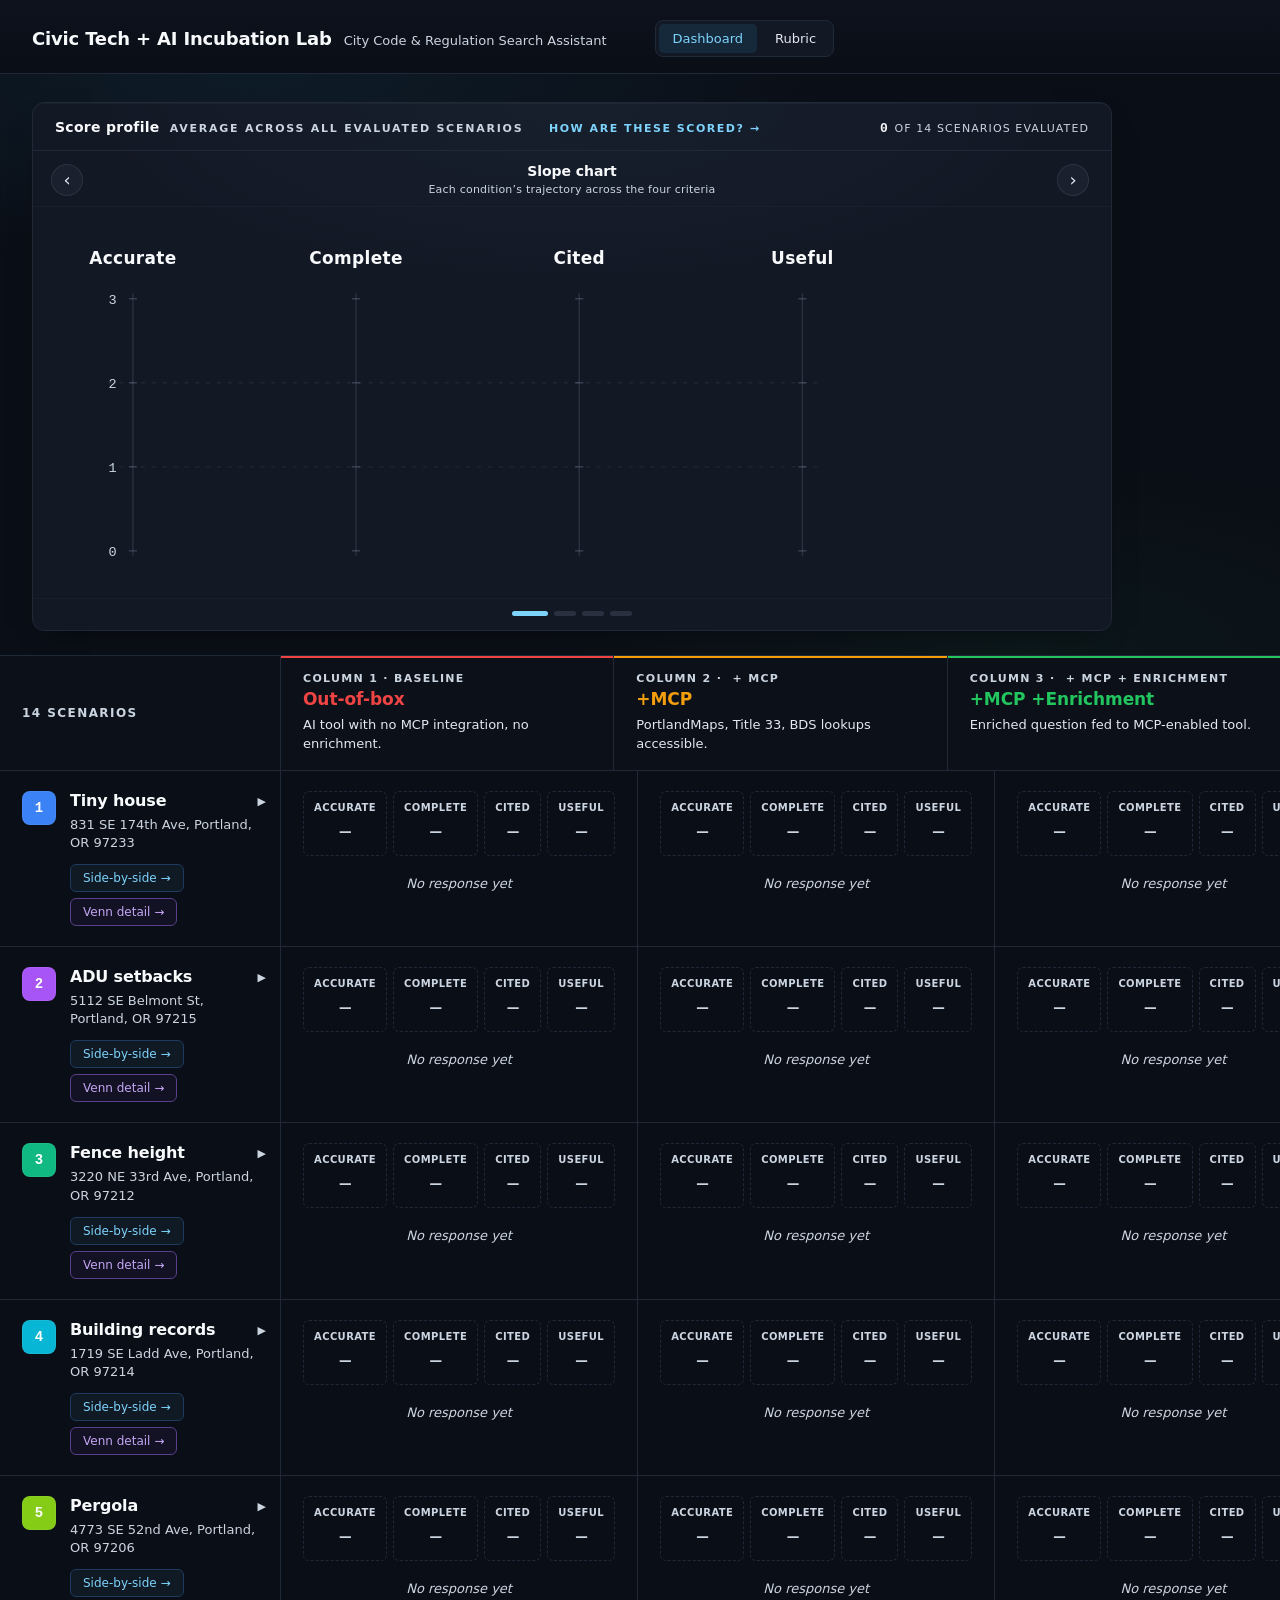
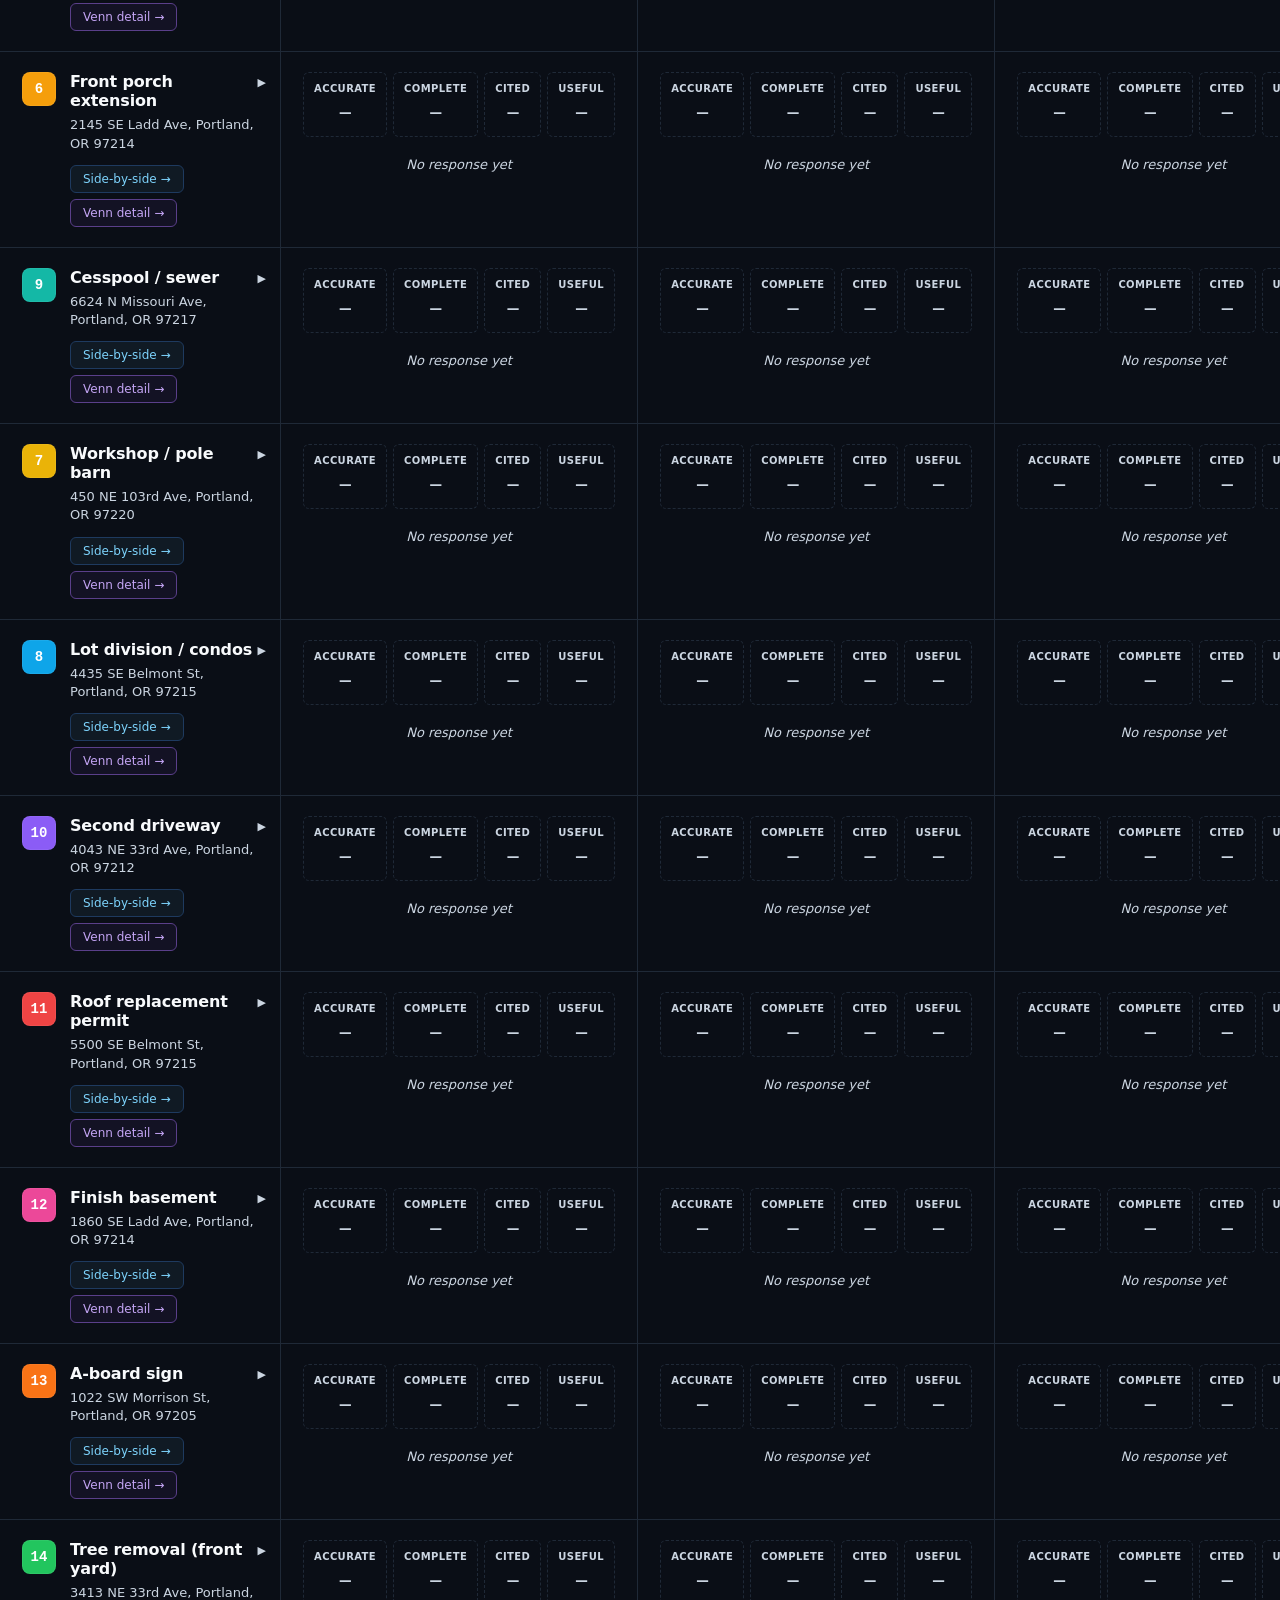
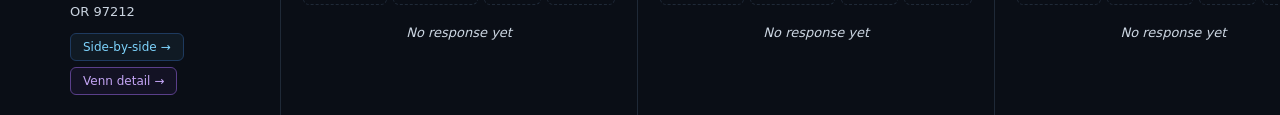
==== site/index.html @ 90799ba8 "Score profile cards: gauge ring + % text now match the letter grade The donut stroke and the big num" ====
<!DOCTYPE html>
<html lang="en">
<head>
<meta charset="UTF-8">
<meta name="viewport" content="width=device-width, initial-scale=1.0">
<title>Portland Code AI — Three-Column Comparison</title>
<style>
  *, *::before, *::after { box-sizing: border-box; margin: 0; padding: 0; }

  :root {
    --bg: #0a0e16;
    --bg-panel: #131825;
    --bg-elev: #1a2030;
    --bg-hover: #161c2a;
    --border: #1f2937;
    --border-strong: #2d3748;
    --text: #f1f5f9;
    --text-dim: #e2e8f0;
    --text-muted: #cbd5e1;
    --accent: #7dd3fc;
    --c1: #ef4444; /* baseline */
    --c2: #f59e0b; /* mcp */
    --c3: #22c55e; /* enrichment */
    --s0: #ef4444;
    --s1: #f97316;
    --s2: #eab308;
    --s3: #22c55e;
  }

  body {
    font-family: 'Inter', -apple-system, BlinkMacSystemFont, 'Segoe UI', system-ui, sans-serif;
    background: var(--bg);
    color: var(--text);
    min-height: 100vh;
    font-feature-settings: 'cv02', 'cv03', 'cv04', 'cv11';
    -webkit-font-smoothing: antialiased;
    font-size: 14px;
  }

  .mono { font-family: 'JetBrains Mono', 'IBM Plex Mono', ui-monospace, monospace; }

  /* ── Header ── */
  header {
    padding: 20px 32px 16px;
    border-bottom: 1px solid var(--border);
    display: flex;
    align-items: center;
    gap: 24px;
    background: linear-gradient(180deg, #0d121d 0%, var(--bg) 100%);
  }
  header .brand {
    display: flex;
    align-items: baseline;
    gap: 12px;
  }
  header h1 {
    font-size: 18px;
    font-weight: 600;
    color: #f8fafc;
    letter-spacing: -0.01em;
  }
  header .brand-sub {
    font-size: 13px;
    color: var(--text-muted);
    font-weight: 400;
  }
  header .nav-links {
    display: flex;
    gap: 4px;
    margin-left: 24px;
    background: var(--bg-panel);
    border: 1px solid var(--border);
    border-radius: 8px;
    padding: 3px;
  }
  header .nav-links a {
    font-size: 13px;
    color: var(--text-dim);
    text-decoration: none;
    padding: 7px 14px;
    border-radius: 5px;
    transition: all 0.15s;
  }
  header .nav-links a:hover { color: var(--text); background: var(--bg-elev); }
  header .nav-links a.active { color: var(--accent); background: rgba(56, 189, 248, 0.1); }

  /* ── Hero / North-Star ── */
  .hero {
    padding: 28px 32px 24px;
    border-bottom: 1px solid var(--border);
    background:
      radial-gradient(ellipse 600px 200px at 20% 0%, rgba(56, 189, 248, 0.08), transparent),
      radial-gradient(ellipse 500px 200px at 80% 100%, rgba(34, 197, 94, 0.05), transparent);
  }
  /* summary chart card with carousel of 4 chart variants */
  .crit-matrix {
    max-width: 1080px;
    background:
      radial-gradient(ellipse 700px 260px at 50% 0%, rgba(125, 211, 252, 0.04), transparent 70%),
      var(--bg-panel);
    border: 1px solid var(--border);
    border-radius: 12px;
    overflow: hidden;
    box-shadow: 0 1px 0 rgba(255,255,255,0.03) inset, 0 12px 28px -16px rgba(0,0,0,0.6);
  }
  .ccm-header {
    padding: 16px 22px 14px;
    border-bottom: 1px solid var(--border);
    display: flex;
    flex-wrap: wrap;
    align-items: baseline;
    justify-content: space-between;
    gap: 14px;
  }
  .ccm-header-title {
    font-size: 11px;
    text-transform: uppercase;
    letter-spacing: 0.16em;
    color: var(--text-muted);
    font-weight: 600;
  }
  .ccm-header-title strong {
    color: #f8fafc;
    font-weight: 700;
    letter-spacing: 0.02em;
    text-transform: none;
    font-size: 14px;
    margin-right: 10px;
  }
  .ccm-rubric-link {
    margin-left: 12px;
    color: var(--accent);
    text-decoration: none;
    font-size: 11px;
    text-transform: uppercase;
    letter-spacing: 0.14em;
    font-weight: 600;
    padding: 3px 8px;
    border-radius: 4px;
    transition: all 0.15s;
  }
  .ccm-rubric-link:hover {
    background: rgba(125, 211, 252, 0.1);
    text-decoration: none;
  }
  .ccm-evaluated {
    font-size: 11px;
    letter-spacing: 0.1em;
    color: var(--text-muted);
    text-transform: uppercase;
    font-weight: 500;
  }
  .ccm-evaluated strong {
    font-family: 'JetBrains Mono', ui-monospace, monospace;
    color: #f8fafc;
    font-weight: 700;
    letter-spacing: 0;
    font-size: 13px;
    margin-right: 2px;
  }

  /* carousel shell */
  .ccm-carousel { padding: 0; outline: none; }
  .ccm-carousel-controls {
    display: grid;
    grid-template-columns: 36px 1fr 36px;
    align-items: center;
    padding: 12px 18px 10px;
    gap: 14px;
    border-bottom: 1px solid rgba(31, 41, 55, 0.5);
  }
  .ccm-carousel-btn {
    width: 32px; height: 32px;
    border-radius: 50%;
    background: rgba(148, 163, 184, 0.06);
    border: 1px solid rgba(148, 163, 184, 0.14);
    color: var(--text-dim);
    cursor: pointer;
    font-size: 18px;
    line-height: 1;
    display: flex;
    align-items: center;
    justify-content: center;
    transition: background 0.15s, border-color 0.15s, color 0.15s, transform 0.08s;
    font-family: 'Inter', system-ui, sans-serif;
    padding: 0;
    user-select: none;
  }
  .ccm-carousel-btn:hover {
    background: rgba(125, 211, 252, 0.10);
    border-color: rgba(125, 211, 252, 0.4);
    color: var(--accent);
  }
  .ccm-carousel-btn:active { transform: scale(0.94); }
  .ccm-carousel-status {
    text-align: center;
    display: flex;
    flex-direction: column;
    gap: 2px;
    line-height: 1.25;
    min-width: 0;
  }
  .ccm-variant-name {
    font-size: 14px;
    font-weight: 700;
    color: #f8fafc;
    letter-spacing: -0.005em;
  }
  .ccm-variant-caption {
    font-size: 11px;
    color: var(--text-muted);
    font-weight: 500;
    letter-spacing: 0.02em;
  }
  .ccm-dots {
    display: flex;
    gap: 6px;
    justify-content: center;
    padding: 12px 0 14px;
    border-top: 1px solid rgba(31, 41, 55, 0.4);
  }
  .ccm-dot-btn {
    width: 22px; height: 5px;
    border-radius: 3px;
    background: rgba(148, 163, 184, 0.18);
    border: none;
    cursor: pointer;
    transition: background 0.2s, width 0.2s;
    padding: 0;
  }
  .ccm-dot-btn:hover { background: rgba(148, 163, 184, 0.36); }
  .ccm-dot-btn.is-active {
    background: var(--accent);
    width: 36px;
  }

  .ccm-stage {
    padding: 24px 24px 14px;
    min-height: 380px;
    position: relative;
  }
  .ccm-slide { display: none; }
  .ccm-slide.is-active {
    display: block;
    animation: ccm-fade-in 0.32s cubic-bezier(0.22, 1, 0.36, 1);
  }
  @keyframes ccm-fade-in {
    from { opacity: 0; transform: translateY(6px); }
    to   { opacity: 1; transform: none; }
  }

  /* shared svg */
  .ccm-svg {
    display: block;
    width: 100%;
    height: auto;
    font-family: 'Inter', system-ui, sans-serif;
    overflow: visible;
  }

  /* ────────────────────────────────────────────
     Variant 1 — Slope chart (parallel coordinates)
     ──────────────────────────────────────────── */
  .ccm-slope-axis-line { stroke: rgba(148, 163, 184, 0.18); stroke-width: 1; }
  .ccm-slope-tick { stroke: rgba(148, 163, 184, 0.30); stroke-width: 1; }
  .ccm-slope-mid { stroke: rgba(148, 163, 184, 0.10); stroke-width: 1; stroke-dasharray: 3 5; }
  .ccm-slope-axis-label {
    font-size: 12.5px; fill: #f8fafc; font-weight: 600; letter-spacing: 0.02em;
  }
  .ccm-slope-axis-sub {
    font-size: 10px; fill: var(--text-muted);
    font-family: 'JetBrains Mono', ui-monospace, monospace;
    letter-spacing: 0.04em;
  }
  .ccm-slope-tick-label {
    font-size: 10px; fill: var(--text-muted);
    font-family: 'JetBrains Mono', ui-monospace, monospace;
  }
  .ccm-slope-line {
    fill: none;
    stroke-width: 2.4;
    stroke-linecap: round;
    stroke-linejoin: round;
    transition: stroke-width 0.18s, opacity 0.18s;
  }
  .ccm-slope-line.c1 { stroke: var(--c1); }
  .ccm-slope-line.c2 { stroke: var(--c2); }
  .ccm-slope-line.c3 { stroke: var(--c3); filter: drop-shadow(0 0 8px rgba(34, 197, 94, 0.35)); }
  .ccm-slope-line:hover { stroke-width: 3.8; }
  .ccm-slope-dot { stroke: var(--bg-panel); stroke-width: 2; }
  .ccm-slope-dot.c1 { fill: var(--c1); }
  .ccm-slope-dot.c2 { fill: var(--c2); }
  .ccm-slope-dot.c3 { fill: var(--c3); }
  .ccm-slope-end {
    font-size: 12px;
    font-weight: 600;
    letter-spacing: -0.005em;
  }
  .ccm-slope-end.c1 { fill: var(--c1); }
  .ccm-slope-end.c2 { fill: var(--c2); }
  .ccm-slope-end.c3 { fill: var(--c3); }
  .ccm-slope-end-num {
    font-family: 'JetBrains Mono', ui-monospace, monospace;
    font-weight: 700;
    font-size: 12px;
  }
  .ccm-slope-start-val {
    font-size: 10px;
    font-family: 'JetBrains Mono', ui-monospace, monospace;
    font-weight: 700;
  }
  .ccm-slope-start-val.c1 { fill: var(--c1); }
  .ccm-slope-start-val.c2 { fill: var(--c2); }
  .ccm-slope-start-val.c3 { fill: var(--c3); }

  /* ────────────────────────────────────────────
     Variant 2 — Uplift trajectory
     ──────────────────────────────────────────── */
  .ccm-uplift-track { stroke: rgba(148, 163, 184, 0.16); stroke-width: 1; }
  .ccm-uplift-tick { stroke: rgba(148, 163, 184, 0.10); stroke-width: 1; stroke-dasharray: 2 4; }
  .ccm-uplift-tick-label {
    font-size: 9.5px; fill: var(--text-muted);
    font-family: 'JetBrains Mono', ui-monospace, monospace;
    letter-spacing: 0.04em;
  }
  .ccm-uplift-crit-label {
    font-size: 13px; fill: #f8fafc; font-weight: 600;
    letter-spacing: -0.005em;
  }
  .ccm-uplift-crit-sub {
    font-size: 10px; fill: var(--text-muted);
    font-family: 'JetBrains Mono', ui-monospace, monospace;
    letter-spacing: 0.04em;
  }
  .ccm-uplift-net.up   { fill: #86efac; }
  .ccm-uplift-net.down { fill: #fca5a5; }
  .ccm-uplift-net.flat { fill: var(--text-muted); }
  .ccm-uplift-dot { stroke: var(--bg-panel); stroke-width: 2; }
  .ccm-uplift-dot.c1 { fill: var(--c1); }
  .ccm-uplift-dot.c2 { fill: var(--c2); }
  .ccm-uplift-dot.c3 { fill: var(--c3); filter: drop-shadow(0 0 6px rgba(34, 197, 94, 0.45)); }
  .ccm-uplift-arrow { stroke-width: 1.6; fill: none; stroke-linecap: round; }
  .ccm-uplift-arrow.up   { stroke: rgba(34, 197, 94, 0.7); }
  .ccm-uplift-arrow.down { stroke: rgba(239, 68, 68, 0.7); }
  .ccm-uplift-arrow.flat { stroke: rgba(148, 163, 184, 0.45); stroke-dasharray: 3 3; }
  .ccm-uplift-delta {
    font-size: 10.5px;
    font-family: 'JetBrains Mono', ui-monospace, monospace;
    font-weight: 700;
  }
  .ccm-uplift-delta.up   { fill: #86efac; }
  .ccm-uplift-delta.down { fill: #fca5a5; }
  .ccm-uplift-delta.flat { fill: var(--text-muted); }
  .ccm-uplift-val {
    font-size: 10px; font-family: 'JetBrains Mono', ui-monospace, monospace;
    font-weight: 700; fill: #f8fafc;
  }

  /* ────────────────────────────────────────────
     Variant 3 — Score composition (stacked bars)
     ──────────────────────────────────────────── */
  .ccm-comp { display: flex; flex-direction: column; gap: 4px; }
  .ccm-comp-legend {
    display: flex; gap: 16px; flex-wrap: wrap;
    margin-bottom: 14px; font-size: 11.5px;
    color: var(--text-dim);
  }
  .ccm-comp-legend-item {
    display: inline-flex; align-items: center;
    gap: 7px; font-weight: 500;
  }
  .ccm-comp-swatch {
    width: 11px; height: 11px; border-radius: 2px;
    display: inline-block;
    box-shadow: 0 0 0 1px rgba(255,255,255,0.06) inset;
  }
  .ccm-comp-rows { display: flex; flex-direction: column; gap: 14px; }
  .ccm-comp-row {
    display: grid;
    grid-template-columns: 180px 1fr 100px;
    align-items: center;
    gap: 16px;
  }
  .ccm-comp-cond { display: flex; flex-direction: column; gap: 2px; }
  .ccm-comp-cond-label { font-size: 14px; font-weight: 600; letter-spacing: -0.005em; }
  .ccm-comp-cond-label.c1 { color: var(--c1); }
  .ccm-comp-cond-label.c2 { color: var(--c2); }
  .ccm-comp-cond-label.c3 { color: var(--c3); }
  .ccm-comp-cond-meta {
    font-size: 10px; color: var(--text-muted);
    font-family: 'JetBrains Mono', ui-monospace, monospace;
    letter-spacing: 0.06em; text-transform: uppercase;
  }
  .ccm-comp-track-wrap {
    position: relative;
  }
  .ccm-comp-track {
    height: 40px;
    background: rgba(148, 163, 184, 0.04);
    border-radius: 6px;
    display: flex;
    overflow: hidden;
    box-shadow: inset 0 1px 2px rgba(0,0,0,0.3);
  }
  .ccm-comp-seg {
    height: 100%;
    display: flex;
    align-items: center;
    justify-content: space-between;
    padding: 0 9px;
    color: rgba(15, 23, 42, 0.92);
    font-weight: 700;
    font-size: 11px;
    transition: filter 0.15s;
    overflow: hidden;
    white-space: nowrap;
    box-shadow: inset -1.5px 0 0 rgba(15, 23, 42, 0.45);
    transition: width 0.6s cubic-bezier(0.22, 1, 0.36, 1), filter 0.15s;
  }
  .ccm-comp-seg:last-child { box-shadow: none; }
  .ccm-comp-seg:hover { filter: brightness(1.15); }
  .ccm-comp-seg-name {
    text-shadow: 0 1px 0 rgba(255,255,255,0.15);
    overflow: hidden;
    text-overflow: ellipsis;
  }
  .ccm-comp-seg-val {
    font-family: 'JetBrains Mono', ui-monospace, monospace;
    font-weight: 800;
    font-size: 12px;
    margin-left: 6px;
  }
  .ccm-comp-total {
    text-align: right;
    font-family: 'JetBrains Mono', ui-monospace, monospace;
    font-size: 22px;
    font-weight: 700;
    letter-spacing: -0.02em;
    line-height: 1;
  }
  .ccm-comp-total.c1 { color: var(--c1); }
  .ccm-comp-total.c2 { color: var(--c2); }
  .ccm-comp-total.c3 { color: var(--c3); }
  .ccm-comp-total-unit {
    font-size: 11px;
    color: var(--text-muted);
    font-weight: 500;
    margin-left: 3px;
  }
  .ccm-comp-scale {
    display: grid;
    grid-template-columns: 180px 1fr 100px;
    gap: 16px;
    margin-top: 8px;
  }
  .ccm-comp-scale-track {
    grid-column: 2;
    position: relative;
    height: 20px;
    border-top: 1px dashed rgba(148, 163, 184, 0.18);
  }
  .ccm-comp-scale-tick {
    position: absolute;
    top: 4px;
    transform: translateX(-50%);
    font-size: 10px;
    font-family: 'JetBrains Mono', ui-monospace, monospace;
    color: var(--text-muted);
    letter-spacing: 0.04em;
  }

  /* ────────────────────────────────────────────
     Variant 4 — Stat cards
     ──────────────────────────────────────────── */
  .ccm-cards {
    display: grid;
    grid-template-columns: repeat(3, 1fr);
    gap: 14px;
  }
  .ccm-card {
    background: rgba(15, 23, 42, 0.55);
    border: 1px solid rgba(148, 163, 184, 0.10);
    border-radius: 10px;
    padding: 18px 18px 16px;
    position: relative;
    overflow: hidden;
    transition: transform 0.18s, border-color 0.18s, background 0.18s;
  }
  .ccm-card::before {
    content: '';
    position: absolute;
    inset: 0 0 auto 0;
    height: 3px;
    background: var(--card-accent, transparent);
  }
  .ccm-card.c1 { --card-accent: var(--c1); }
  .ccm-card.c2 { --card-accent: var(--c2); }
  .ccm-card.c3 { --card-accent: var(--c3); }
  .ccm-card:hover {
    transform: translateY(-1px);
    border-color: rgba(148, 163, 184, 0.22);
  }
  .ccm-card.is-best {
    border-color: rgba(34, 197, 94, 0.4);
    background:
      radial-gradient(ellipse 200px 90px at 50% 0%, rgba(34, 197, 94, 0.10), transparent 70%),
      rgba(15, 23, 42, 0.55);
  }
  .ccm-card-best-tag {
    position: absolute;
    top: 12px; right: 14px;
    font-size: 9px;
    font-weight: 700;
    letter-spacing: 0.16em;
    text-transform: uppercase;
    color: var(--c3);
    background: rgba(34, 197, 94, 0.12);
    border: 1px solid rgba(34, 197, 94, 0.3);
    border-radius: 4px;
    padding: 3px 8px;
  }
  .ccm-card-grade {
    position: absolute;
    top: 10px; right: 14px;
    font-family: 'JetBrains Mono', ui-monospace, monospace;
    font-size: 30px;
    font-weight: 800;
    letter-spacing: -0.04em;
    line-height: 1;
    padding: 6px 10px 5px;
    border-radius: 8px;
    border: 1px solid currentColor;
    background: rgba(15, 23, 42, 0.45);
  }
  .ccm-card-grade.tier-a { color: var(--c3); background: rgba(34, 197, 94, 0.12); }
  .ccm-card-grade.tier-b { color: #a3e635; background: rgba(163, 230, 53, 0.10); }
  .ccm-card-grade.tier-c { color: var(--c2); background: rgba(245, 158, 11, 0.10); }
  .ccm-card-grade.tier-d { color: var(--c1); background: rgba(239, 68, 68, 0.08); }
  .ccm-card-grade.tier-f { color: var(--c1); background: rgba(239, 68, 68, 0.14); }
  .ccm-card-name {
    font-size: 16px;
    font-weight: 700;
    letter-spacing: -0.01em;
    margin-bottom: 2px;
  }
  .ccm-card-name.c1 { color: var(--c1); }
  .ccm-card-name.c2 { color: var(--c2); }
  .ccm-card-name.c3 { color: var(--c3); }
  .ccm-card-meta {
    font-size: 10px;
    color: var(--text-muted);
    font-family: 'JetBrains Mono', ui-monospace, monospace;
    letter-spacing: 0.08em;
    text-transform: uppercase;
    margin-bottom: 14px;
  }
  .ccm-card-gauge-wrap {
    display: flex;
    justify-content: center;
    align-items: center;
    margin: 4px 0 16px;
  }
  .ccm-card-gauge {
    position: relative;
    width: 132px; height: 132px;
  }
  .ccm-card-gauge svg { display: block; }
  .ccm-card-gauge-track { stroke: rgba(148, 163, 184, 0.12); fill: none; stroke-width: 9; }
  .ccm-card-gauge-fill {
    fill: none; stroke-width: 9;
    stroke-linecap: round;
    transition: stroke-dashoffset 0.7s cubic-bezier(0.22, 1, 0.36, 1);
  }
  .ccm-card-gauge-fill.c1 { stroke: var(--c1); }
  .ccm-card-gauge-fill.c2 { stroke: var(--c2); }
  .ccm-card-gauge-fill.c3 { stroke: var(--c3); }
  /* Grade-tier overrides — these win because they appear after the
     column-tier rules and have equal specificity. */
  .ccm-card-gauge-fill.grade-a { stroke: var(--c3); filter: drop-shadow(0 0 8px rgba(34, 197, 94, 0.4)); }
  .ccm-card-gauge-fill.grade-b { stroke: #a3e635; }
  .ccm-card-gauge-fill.grade-c { stroke: var(--c2); }
  .ccm-card-gauge-fill.grade-d { stroke: var(--c1); }
  .ccm-card-gauge-fill.grade-f { stroke: var(--c1); }
  .ccm-card-gauge-center {
    position: absolute; inset: 0;
    display: flex; flex-direction: column;
    align-items: center; justify-content: center;
  }
  .ccm-card-gauge-num {
    font-family: 'JetBrains Mono', ui-monospace, monospace;
    font-size: 30px;
    font-weight: 700;
    letter-spacing: -0.03em;
    line-height: 1;
  }
  .ccm-card-gauge-num.c1 { color: var(--c1); }
  .ccm-card-gauge-num.c2 { color: var(--c2); }
  .ccm-card-gauge-num.c3 { color: var(--c3); }
  .ccm-card-gauge-num.grade-a { color: var(--c3); }
  .ccm-card-gauge-num.grade-b { color: #a3e635; }
  .ccm-card-gauge-num.grade-c { color: var(--c2); }
  .ccm-card-gauge-num.grade-d { color: var(--c1); }
  .ccm-card-gauge-num.grade-f { color: var(--c1); }
  .ccm-card-gauge-unit {
    font-size: 11px;
    color: var(--text-muted);
    font-family: 'JetBrains Mono', ui-monospace, monospace;
    margin-top: 5px;
    letter-spacing: 0.05em;
  }
  /* % suffix lives inside the number span so the parent flex still
     centers a single block vertically inside the donut. */
  .ccm-card-gauge-num .pct {
    font-size: 0.66em;
    font-weight: 700;
    margin-left: 1px;
    color: inherit;
  }
  .ccm-card-bars {
    display: flex;
    flex-direction: column;
    gap: 9px;
  }
  .ccm-card-bar-row {
    display: grid;
    grid-template-columns: 70px 1fr 30px;
    align-items: center;
    gap: 10px;
  }
  .ccm-card-bar-label {
    font-size: 11.5px;
    color: var(--text-muted);
    font-weight: 500;
  }
  .ccm-card-bar-track {
    height: 5px;
    background: rgba(148, 163, 184, 0.08);
    border-radius: 3px;
    overflow: hidden;
  }
  .ccm-card-bar-fill {
    height: 100%;
    border-radius: 3px;
    transition: width 0.6s cubic-bezier(0.22, 1, 0.36, 1);
  }
  .ccm-card-bar-fill.c1 { background: linear-gradient(90deg, rgba(239, 68, 68, 0.5), var(--c1)); }
  .ccm-card-bar-fill.c2 { background: linear-gradient(90deg, rgba(245, 158, 11, 0.5), var(--c2)); }
  .ccm-card-bar-fill.c3 { background: linear-gradient(90deg, rgba(34, 197, 94, 0.5), var(--c3)); }
  .ccm-card-bar-val {
    font-family: 'JetBrains Mono', ui-monospace, monospace;
    font-size: 11.5px;
    font-weight: 700;
    color: #f8fafc;
    text-align: right;
  }
  .ccm-card-bar-denom {
    color: var(--text-muted);
    font-weight: 500;
    font-size: 0.85em;
    margin-left: 1px;
  }

  /* shared mini-legend (used inside slope/uplift) */
  .ccm-mini-legend {
    display: flex;
    gap: 14px;
    flex-wrap: wrap;
    margin-bottom: 12px;
    font-size: 11px;
    color: var(--text-dim);
    justify-content: center;
  }
  .ccm-mini-legend-item { display: inline-flex; align-items: center; gap: 6px; font-weight: 500; }
  .ccm-mini-legend-dot { width: 9px; height: 9px; border-radius: 50%; display: inline-block; }
  .ccm-mini-legend-dot.c1 { background: var(--c1); }
  .ccm-mini-legend-dot.c2 { background: var(--c2); }
  .ccm-mini-legend-dot.c3 { background: var(--c3); }

  @media (max-width: 760px) {
    .ccm-cards { grid-template-columns: 1fr; }
    .ccm-comp-row { grid-template-columns: 120px 1fr 80px; gap: 10px; }
    .ccm-comp-scale { grid-template-columns: 120px 1fr 80px; gap: 10px; }
    .ccm-comp-row { grid-template-columns: 110px 1fr 78px; }
  }

  /* ── Column legend ── */
  .col-legend {
    display: grid;
    grid-template-columns: 280px repeat(3, 1fr);
    gap: 0;
    border-bottom: 1px solid var(--border);
    background: #0c1119;
    position: sticky;
    top: 0;
    z-index: 10;
  }
  .col-legend-spacer {
    padding: 16px 22px;
    font-size: 12px;
    text-transform: uppercase;
    letter-spacing: 0.12em;
    color: var(--text-muted);
    align-self: center;
    font-weight: 600;
  }
  .col-legend-cell {
    padding: 16px 22px;
    border-left: 1px solid var(--border);
    position: relative;
  }
  .col-legend-cell::before {
    content: '';
    position: absolute;
    top: 0; left: 0; right: 0; height: 2px;
    background: var(--col-accent);
  }
  .col-legend-cell.c1 { --col-accent: var(--c1); }
  .col-legend-cell.c2 { --col-accent: var(--c2); }
  .col-legend-cell.c3 { --col-accent: var(--c3); }
  .col-num {
    font-size: 11px;
    text-transform: uppercase;
    letter-spacing: 0.12em;
    color: var(--text-muted);
    margin-bottom: 4px;
    font-weight: 600;
  }
  .col-name {
    font-size: 17px;
    font-weight: 600;
    letter-spacing: -0.005em;
  }
  .col-name.c1 { color: var(--c1); }
  .col-name.c2 { color: var(--c2); }
  .col-name.c3 { color: var(--c3); }
  .col-desc {
    font-size: 13px;
    color: var(--text-dim);
    line-height: 1.5;
    margin-top: 6px;
  }

  /* ── Scenario rows ── */
  .scenarios { padding: 0; }

  .scenario-row {
    border-bottom: 1px solid var(--border);
    transition: background 0.15s;
  }
  .scenario-row:hover .row-header { background: var(--bg-hover); }
  .scenario-row.expanded { background: #0c1119; }
  .scenario-row.expanded .row-header { border-bottom: 1px solid var(--border); }

  .row-header {
    display: grid;
    grid-template-columns: 280px repeat(3, 1fr);
    gap: 0;
    cursor: pointer;
    transition: background 0.15s;
  }

  .row-label {
    padding: 20px 22px;
    display: flex;
    align-items: flex-start;
    gap: 14px;
    position: relative;
  }
  .pin-badge {
    width: 34px;
    height: 34px;
    border-radius: 8px;
    display: flex;
    align-items: center;
    justify-content: center;
    font-family: 'JetBrains Mono', ui-monospace, monospace;
    font-size: 14px;
    font-weight: 600;
    color: #fff;
    flex-shrink: 0;
    box-shadow: 0 0 0 1px rgba(255,255,255,0.06) inset;
  }
  .row-label-text { flex: 1; min-width: 0; }
  .row-label-name {
    font-size: 16px;
    font-weight: 600;
    color: #f8fafc;
    letter-spacing: -0.01em;
    margin-bottom: 6px;
  }
  .row-label-addr {
    font-size: 13px;
    color: var(--text-muted);
    line-height: 1.4;
  }
  .row-detail-links {
    display: flex;
    gap: 6px;
    flex-wrap: wrap;
    margin-top: 12px;
  }
  .row-detail-link {
    display: inline-flex;
    align-items: center;
    gap: 5px;
    font-family: inherit;
    font-size: 12px;
    font-weight: 500;
    padding: 6px 12px;
    border-radius: 6px;
    border: 1px solid #1e3a5f;
    background: rgba(125, 211, 252, 0.06);
    color: var(--accent);
    text-decoration: none;
    cursor: pointer;
    transition: all 0.15s;
    white-space: nowrap;
  }
  .row-detail-link:hover {
    border-color: var(--accent);
    background: rgba(125, 211, 252, 0.12);
  }
  /* Variant B link styled with a different accent so the two designs are
     immediately distinguishable in the row. */
  .row-detail-link.variant-b {
    border-color: #5a3f8a;
    background: rgba(168, 85, 247, 0.06);
    color: #c4a5f5;
  }
  .row-detail-link.variant-b:hover {
    border-color: #a855f7;
    background: rgba(168, 85, 247, 0.12);
  }

  .expand-icon {
    position: absolute;
    top: 24px;
    right: 14px;
    font-size: 11px;
    color: var(--text-muted);
    transition: transform 0.2s;
  }
  .scenario-row.expanded .expand-icon { transform: rotate(90deg); color: var(--accent); }

  .row-cell {
    padding: 20px 22px;
    border-left: 1px solid var(--border);
    position: relative;
    display: flex;
    flex-direction: column;
    gap: 12px;
  }

  /* score grid: 4 small tiles — accuracy, completeness, citations, consumability */
  .score-grid {
    display: grid;
    grid-template-columns: repeat(4, 1fr);
    gap: 6px;
  }
  .score-tile {
    background: var(--bg-panel);
    border: 1px solid var(--border);
    border-radius: 6px;
    padding: 10px 10px;
    text-align: center;
    position: relative;
  }
  .score-tile.pending {
    background: transparent;
    border-style: dashed;
    border-color: var(--border);
  }
  .score-tile-label {
    font-size: 10px;
    text-transform: uppercase;
    letter-spacing: 0.04em;
    color: var(--text-muted);
    margin-bottom: 6px;
    font-weight: 600;
    white-space: nowrap;
  }
  .score-tile-value {
    font-family: 'JetBrains Mono', ui-monospace, monospace;
    font-size: 26px;
    font-weight: 700;
    line-height: 1;
    letter-spacing: -0.02em;
  }
  .score-tile-value.empty { color: var(--text-muted); font-weight: 400; }
  .score-tile.s-0 { background: rgba(239, 68, 68, 0.08); border-color: rgba(239, 68, 68, 0.25); }
  .score-tile.s-1 { background: rgba(249, 115, 22, 0.08); border-color: rgba(249, 115, 22, 0.25); }
  .score-tile.s-2 { background: rgba(234, 179, 8, 0.08); border-color: rgba(234, 179, 8, 0.25); }
  .score-tile.s-3 { background: rgba(34, 197, 94, 0.08); border-color: rgba(34, 197, 94, 0.25); }

  .s0 { color: var(--s0); }
  .s1 { color: var(--s1); }
  .s2 { color: var(--s2); }
  .s3 { color: var(--s3); }

  .cell-tool {
    font-family: 'JetBrains Mono', ui-monospace, monospace;
    color: var(--text-muted);
    font-size: 12px;
    overflow: hidden;
    text-overflow: ellipsis;
    white-space: nowrap;
  }

  .cell-pending {
    font-size: 13px;
    color: var(--text-muted);
    font-style: italic;
    text-align: center;
    padding: 8px 0;
  }

  /* ── Expanded detail panel ── */
  .row-detail {
    display: none;
    background: #080c14;
    border-top: 1px solid var(--border);
  }
  .scenario-row.expanded .row-detail { display: block; }

  .detail-grid {
    display: grid;
    grid-template-columns: 280px repeat(3, 1fr);
    gap: 0;
    min-height: 200px;
  }

  .detail-label-col {
    padding: 20px;
    border-right: 1px solid var(--border);
  }
  .detail-label-section {
    font-size: 9px;
    text-transform: uppercase;
    letter-spacing: 0.1em;
    color: #94a3b8;
    margin-bottom: 8px;
  }
  .detail-query {
    font-size: 11px;
    color: #cbd5e1;
    line-height: 1.6;
    margin-bottom: 12px;
  }
  .detail-addr-block {
    font-size: 10px;
    color: #cbd5e1;
    line-height: 1.5;
  }
  .detail-enrich-btn {
    margin-top: 10px;
    font-family: inherit;
    font-size: 10px;
    padding: 5px 10px;
    border-radius: 4px;
    border: 1px solid #22c55e44;
    background: #052e1644;
    color: #4ade80;
    cursor: pointer;
    transition: all 0.1s;
    display: block;
    width: 100%;
    text-align: left;
  }
  .detail-enrich-btn:hover:not(:disabled) { border-color: #22c55e; background: #052e16; }
  .detail-enrich-btn:disabled { opacity: 0.4; cursor: not-allowed; }

  .enriched-q-block {
    margin-top: 8px;
    background: #0f1e14;
    border: 1px solid #166534;
    border-radius: 4px;
    font-size: 10px;
    color: #4ade80;
    line-height: 1.5;
    display: none;
  }
  .enriched-q-block.has-content { display: block; }
  .enriched-q-block > summary {
    list-style: none;
    cursor: pointer;
    padding: 6px 10px;
    font-size: 10px;
    color: #4ade80;
    user-select: none;
    display: flex;
    align-items: center;
    gap: 6px;
  }
  .enriched-q-block > summary::-webkit-details-marker { display: none; }
  .enriched-q-block > summary::before {
    content: '▶';
    font-size: 8px;
    transition: transform 0.15s;
    display: inline-block;
  }
  .enriched-q-block[open] > summary::before { transform: rotate(90deg); }
  .enriched-q-block[open] > summary { border-bottom: 1px solid #166534; }
  .enriched-q-content {
    padding: 8px 10px;
    white-space: pre-wrap;
    max-height: 300px;
    overflow-y: auto;
  }

  .detail-col {
    padding: 20px;
    border-left: 1px solid var(--border);
    display: flex;
    flex-direction: column;
    gap: 12px;
  }

  .detail-col-header {
    font-size: 9px;
    text-transform: uppercase;
    letter-spacing: 0.1em;
    padding-bottom: 6px;
    border-bottom: 1px solid #1e2535;
    display: flex;
    justify-content: space-between;
    align-items: center;
  }
  .detail-col-header.c1 { color: #ef4444; }
  .detail-col-header.c2 { color: #f59e0b; }
  .detail-col-header.c3 { color: #22c55e; }

  .detail-scores-row {
    display: flex;
    gap: 6px;
    flex-wrap: wrap;
  }
  .detail-score-item {
    display: flex;
    flex-direction: column;
    gap: 2px;
  }
  .dsi-label { font-size: 8px; color: #94a3b8; text-transform: uppercase; letter-spacing: 0.06em; }
  .dsi-val { font-size: 16px; font-weight: 700; line-height: 1; }

  .detail-response-area {
    flex: 1;
  }
  .detail-response-label { font-size: 9px; color: #94a3b8; text-transform: uppercase; letter-spacing: 0.08em; margin-bottom: 4px; }
  .detail-response-text {
    font-size: 11px;
    color: #cbd5e1;
    line-height: 1.6;
    white-space: pre-wrap;
    word-break: break-word;
    max-height: 320px;
    overflow-y: auto;
    background: #0f1117;
    border: 1px solid #1e2535;
    border-radius: 4px;
    padding: 10px 12px;
  }
  .detail-response-text.empty { color: #94a3b8; font-style: italic; }

  .detail-flags-area { }
  .detail-flags-label { font-size: 9px; color: #94a3b8; text-transform: uppercase; letter-spacing: 0.08em; margin-bottom: 4px; }
  .detail-flags-list {
    font-size: 10px;
    color: #f97316;
    line-height: 1.6;
  }
  .detail-flags-list li { margin-left: 14px; }

  .detail-rationale {
    font-size: 10px;
    color: #cbd5e1;
    font-style: italic;
    line-height: 1.5;
  }

  /* ── Input panel for entering responses ── */
  .detail-input-section {
    margin-top: 6px;
    border-top: 1px solid #1e2535;
    padding-top: 8px;
  }
  .detail-input-label { font-size: 9px; color: #94a3b8; text-transform: uppercase; letter-spacing: 0.08em; margin-bottom: 4px; }
  .detail-response-textarea {
    width: 100%;
    min-height: 80px;
    background: #0f1117;
    border: 1px solid #1e2535;
    border-radius: 4px;
    padding: 8px 10px;
    font-family: inherit;
    font-size: 11px;
    color: #cbd5e1;
    line-height: 1.6;
    resize: vertical;
    outline: none;
    transition: border-color 0.15s;
    margin-bottom: 6px;
  }
  .detail-response-textarea:focus { border-color: #334155; }
  .detail-response-textarea::placeholder { color: #94a3b8; font-style: italic; }
  .detail-input-row { display: flex; gap: 6px; align-items: center; }
  .detail-tool-select {
    font-family: inherit;
    font-size: 10px;
    background: #0f1117;
    border: 1px solid #1e2535;
    border-radius: 4px;
    padding: 4px 8px;
    color: #cbd5e1;
    outline: none;
    flex: 1;
  }
  .detail-save-btn {
    font-family: inherit;
    font-size: 10px;
    padding: 4px 10px;
    border-radius: 4px;
    border: 1px solid #334155;
    background: #1e2535;
    color: #7dd3fc;
    cursor: pointer;
    white-space: nowrap;
    transition: all 0.1s;
  }
  .detail-save-btn:hover { border-color: #4a90d9; }
  .detail-eval-btn {
    font-family: inherit;
    font-size: 10px;
    padding: 4px 10px;
    border-radius: 4px;
    border: 1px solid #334155;
    background: #1e2535;
    color: #a78bfa;
    cursor: pointer;
    white-space: nowrap;
    transition: all 0.1s;
  }
  .detail-eval-btn:hover:not(:disabled) { border-color: #a78bfa; }
  .detail-eval-btn:disabled { opacity: 0.4; cursor: not-allowed; }

  .detail-clear-btn {
    font-family: inherit;
    font-size: 10px;
    padding: 4px 10px;
    border-radius: 4px;
    border: 1px solid #4c1d24;
    background: #1e2535;
    color: #f87171;
    cursor: pointer;
    white-space: nowrap;
    transition: all 0.1s;
  }
  .detail-clear-btn:hover { border-color: #ef4444; background: #2a1518; }
  .detail-clear-btn:disabled { opacity: 0.35; cursor: not-allowed; }

  .detail-clear-all-btn {
    margin-top: 8px;
    font-family: inherit;
    font-size: 10px;
    padding: 5px 10px;
    border-radius: 4px;
    border: 1px solid #4c1d2444;
    background: #1e253544;
    color: #f87171;
    cursor: pointer;
    transition: all 0.1s;
    display: block;
    width: 100%;
    text-align: left;
  }
  .detail-clear-all-btn:hover { border-color: #ef4444; background: #2a1518; }
</style>
</head>
<body>

<header>
  <div class="brand">
    <h1>Civic Tech + AI Incubation Lab</h1>
    <span class="brand-sub">City Code &amp; Regulation Search Assistant</span>
  </div>
  <div class="nav-links">
    <a href="/" class="active">Dashboard</a>
    <a href="/rubric.html">Rubric</a>
  </div>
</header>

<div class="hero">
  <div class="crit-matrix" id="crit-matrix"></div>
</div>

<div class="col-legend">
  <div class="col-legend-spacer">14 scenarios</div>
  <div class="col-legend-cell c1">
    <div class="col-num">Column 1 · baseline</div>
    <div class="col-name c1">Out-of-box</div>
    <div class="col-desc">AI tool with no MCP integration, no enrichment.</div>
  </div>
  <div class="col-legend-cell c2">
    <div class="col-num">Column 2 · &nbsp;+ MCP</div>
    <div class="col-name c2">+MCP</div>
    <div class="col-desc">PortlandMaps, Title 33, BDS lookups accessible.</div>
  </div>
  <div class="col-legend-cell c3">
    <div class="col-num">Column 3 · &nbsp;+ MCP + enrichment</div>
    <div class="col-name c3">+MCP +Enrichment</div>
    <div class="col-desc">Enriched question fed to MCP-enabled tool.</div>
  </div>
</div>

<div class="scenarios" id="scenarios"></div>

<script>
// ── Data model ────────────────────────────────────────────────────────────────

// Verbatim from the City of Portland sample-questions list.
// Each `template` is the resident-voiced question; `(x)` is replaced with the
// scenario's bound property address at render and prompt-send time. Questions
// without an explicit address slot get the address appended.
//
// Each scenario carries a real Portland address chosen to make the regulatory
// question land somewhere plausible — older Ladd's Addition home for "finish
// basement," a downtown restaurant address for the A-board sign, an outer-east
// Hazelwood lot for the pole barn, etc. All addresses verified via Redfin/Zillow
// listings (residential) or business presence (commercial).
const SCENARIOS_3COL = [
  {
    id: 'tiny-house',
    num: 1, color: '#3b82f6',
    label: 'Tiny house',
    template: 'Can I build a tiny house on my lot. My property address is (x). What are the requirements?',
    titles: ['Title 33 Zoning', 'Title 24 Building'],
    address: '831 SE 174th Ave, Portland, OR 97233',
  },
  {
    id: 'adu-setbacks',
    num: 2, color: '#a855f7',
    label: 'ADU setbacks',
    template: 'What about an ADU? What are the setback requirements?',
    titles: ['Title 33 Zoning'],
    address: '5112 SE Belmont St, Portland, OR 97215',
  },
  {
    id: 'fence-height',
    num: 3, color: '#10b981',
    label: 'Fence height',
    template: 'What is the maximum fence height allowed on my property, for the front, back and side yard. Is there a setback requirement?',
    titles: ['Title 33 Zoning'],
    address: '3220 NE 33rd Ave, Portland, OR 97212',
  },
  {
    id: 'building-records',
    num: 4, color: '#06b6d4',
    label: 'Building records',
    template: 'How do I request building records for a property?',
    titles: ['Admin / Records', 'Title 24 Building'],
    address: '1719 SE Ladd Ave, Portland, OR 97214',
  },
  {
    id: 'pergola',
    num: 5, color: '#84cc16',
    label: 'Pergola',
    template: 'Can I put up a pergola? What are the requirements?',
    titles: ['Title 24 Building', 'Title 33 Zoning'],
    address: '4773 SE 52nd Ave, Portland, OR 97206',
  },
  {
    id: 'front-porch',
    num: 6, color: '#f59e0b',
    label: 'Front porch extension',
    template: 'Can I extend my front porch?',
    titles: ['Title 33 Zoning', 'Title 24 Building'],
    address: '2145 SE Ladd Ave, Portland, OR 97214',
  },
  {
    id: 'cesspool-sewer',
    num: 9, color: '#14b8a6',
    label: 'Cesspool / sewer',
    template: 'If my cesspool fails, do I need to be connected to City sewer?',
    titles: ['Sewer/Stormwater', 'Title 25 Plumbing'],
    address: '6624 N Missouri Ave, Portland, OR 97217',
  },
  {
    id: 'pole-barn',
    num: 7, color: '#eab308',
    label: 'Workshop / pole barn',
    template: "I want to build a workshop/small pole barn on my property in city limits. With a 40' span what is the maximum spacing between trusses?",
    titles: ['Title 24 Building'],
    address: '450 NE 103rd Ave, Portland, OR 97220',
  },
  {
    id: 'lot-division',
    num: 8, color: '#0ea5e9',
    label: 'Lot division / condos',
    template: 'Can my lot be divided and developed into condos?',
    titles: ['Title 33 Zoning'],
    address: '4435 SE Belmont St, Portland, OR 97215',
  },
  {
    id: 'second-driveway',
    num: 10, color: '#8b5cf6',
    label: 'Second driveway',
    template: 'Can I add a second driveway to my property?',
    titles: ['Title 17 Public Improvements', 'Title 33 Zoning'],
    address: '4043 NE 33rd Ave, Portland, OR 97212',
  },
  {
    id: 'roof-permit',
    num: 11, color: '#ef4444',
    label: 'Roof replacement permit',
    template: 'Do I need a permit to replace the roof at my property?',
    titles: ['Title 24 Building'],
    address: '5500 SE Belmont St, Portland, OR 97215',
  },
  {
    id: 'finish-basement',
    num: 12, color: '#ec4899',
    label: 'Finish basement',
    template: 'What are the permit requirements for finishing my basement?',
    titles: ['Title 24 Building', 'Title 26 Electrical', 'Title 27 HVAC'],
    address: '1860 SE Ladd Ave, Portland, OR 97214',
  },
  {
    id: 'a-board-sign',
    num: 13, color: '#f97316',
    label: 'A-board sign',
    template: 'Can I put an "A" board outside of my business?',
    titles: ['Title 32 Signs'],
    address: '1022 SW Morrison St, Portland, OR 97205',
  },
  {
    id: 'tree-removal',
    num: 14, color: '#22c55e',
    label: 'Tree removal (front yard)',
    template: 'Can I remove a tree in my front yard?',
    titles: ['Title 11 Trees'],
    address: '3413 NE 33rd Ave, Portland, OR 97212',
  },
];

const SCENARIO_BY_ID = Object.fromEntries(SCENARIOS_3COL.map(s => [s.id, s]));

function composedQuestion(s) {
  if (s.template.includes('(x)')) {
    return s.template.replace('(x)', s.address);
  }
  return s.template + ' My property is at ' + s.address + '.';
}

const DIM_LABELS = {
  acc:  ['Mostly wrong', 'Mixed', 'Mostly right', 'Verified'],
  comp: ['Missed it', 'Partial', 'Most topics', 'Complete'],
  cit:  ['No citations', 'Third-party', 'Mixed', 'Authoritative'],
  cons: ['Inaccessible', 'Partial', 'Accessible', 'Resident-ready'],
};

const STATE_KEY_3COL = 'pdx-codes-3col-v1';

// State shape: { [address]: { [scenarioId]: { col1, col2, col3, enrichedQuestion } } }
// Each scenario has a fixed address, so the (address, scenario) bucket is 1:1
// with scenario.id today — but we keep the address-keyed shape so existing
// saved data and the server-side sidecar continue to load. ColData: { tool,
// model, response, accuracy, completeness, authoritativeCitations,
// consumability, rationale, accuracyFlags, dataQualityNotes }
function emptyColData() {
  return {
    tool: '',
    model: '',
    response: '',
    accuracy: null,
    completeness: null,
    authoritativeCitations: null,
    consumability: null,
    rationale: '',
    accuracyFlags: [],
    dataQualityNotes: '',
    // Versioning: ISO-UTC timestamps. savedAt = when the AI response was
    // pasted/saved into the dashboard; evaluatedAt = when /api/evaluate
    // last produced scores. Both render as "none" in the UI when null,
    // so older data sets without timestamps are visibly distinguishable.
    savedAt: null,
    evaluatedAt: null,
  };
}

// Pacific-Time formatter for the subtle version stamps. Returns "none"
// for null/empty/unparseable values so legacy data shows up as such.
function fmtPT(iso) {
  if (!iso) return 'none';
  const d = new Date(iso);
  if (Number.isNaN(d.getTime())) return 'none';
  try {
    return new Intl.DateTimeFormat('en-US', {
      timeZone: 'America/Los_Angeles',
      year: 'numeric', month: 'short', day: '2-digit',
      hour: '2-digit', minute: '2-digit', hour12: false,
    }).format(d).replace(',', '') + ' PT';
  } catch (_) {
    return 'none';
  }
}

function emptyScenarioState() {
  return {
    col1: emptyColData(),
    col2: emptyColData(),
    col3: emptyColData(),
    enrichedQuestion: '',
  };
}

let state3col = {};

// Lazily ensure state3col[address] exists, with the scenario(s) bound to that
// address pre-populated as empty slots. (Today every scenario has a unique
// address, so each bucket holds exactly one scenario, but we keep the loop
// generic in case multiple scenarios share an address in the future.)
function ensureBucket(addr) {
  if (!state3col[addr]) state3col[addr] = {};
  SCENARIOS_3COL.forEach(s => {
    if (s.address === addr && !state3col[addr][s.id]) {
      state3col[addr][s.id] = emptyScenarioState();
    }
  });
  return state3col[addr];
}

// Resolve the (scenario.address, scenarioId) slot — read/write target for all
// UI handlers. Each scenario's address is fixed at definition time.
function slot(scenarioId) {
  const s = SCENARIO_BY_ID[scenarioId];
  return ensureBucket(s.address)[scenarioId];
}

// Merge a parsed bucket map into state3col, sanitising shapes per scenario.
// Only adopts data for scenario IDs the parsed bucket actually contains —
// avoids creating empty placeholder slots for scenarios that aren't bound to
// this bucket's address.
function mergeAddressMap(map) {
  Object.keys(map).forEach(addr => {
    const scenarios = map[addr];
    if (!scenarios || typeof scenarios !== 'object') return;
    if (!state3col[addr]) state3col[addr] = {};
    Object.keys(scenarios).forEach(sid => {
      if (!SCENARIO_BY_ID[sid]) return;
      const src = scenarios[sid];
      if (!src) return;
      const target = state3col[addr][sid] = state3col[addr][sid] || emptyScenarioState();
      ['col1','col2','col3'].forEach(c => {
        if (src[c]) {
          const merged = { ...emptyColData(), ...src[c] };
          // Migrate old 3-dim field names into new 4-dim, but only if the
          // new fields aren't already set. Old rubric → new rubric mapping
          // is approximate; values are preserved so the dashboard isn't
          // blank after a rubric upgrade. Re-evaluating overwrites these.
          if (merged.accuracy == null && src[c].usefulness != null)
            merged.accuracy = src[c].usefulness;
          if (merged.authoritativeCitations == null && src[c].citationQuality != null)
            merged.authoritativeCitations = src[c].citationQuality;
          if (merged.consumability == null && src[c].audienceAppropriateness != null)
            merged.consumability = src[c].audienceAppropriateness;
          target[c] = merged;
        }
      });
      if (src.enrichedQuestion) target.enrichedQuestion = src.enrichedQuestion;
    });
  });
}

function initState3col() {
  // Pre-create a bucket per scenario address so empty slots render before any
  // saved data loads.
  SCENARIOS_3COL.forEach(s => ensureBucket(s.address));
  try {
    const saved = localStorage.getItem(STATE_KEY_3COL);
    if (saved) mergeAddressMap(JSON.parse(saved));
  } catch(e) {}
  // also try loading from server-side JSON if available
  fetch('/api/three-column-state')
    .then(r => r.json())
    .then(data => {
      if (data && !data.error) {
        mergeAddressMap(data);
        renderAllRows();
      }
    })
    .catch(() => {});
}

function persistState3col() {
  try { localStorage.setItem(STATE_KEY_3COL, JSON.stringify(state3col)); } catch(e) {}
  // persist to server for cross-browser durability
  fetch('/api/three-column-state', {
    method: 'POST',
    headers: { 'Content-Type': 'application/json' },
    body: JSON.stringify(state3col),
  }).catch(() => {});
}

// ── Helpers ───────────────────────────────────────────────────────────────────

function esc(s) {
  return String(s).replace(/&/g,'&amp;').replace(/</g,'&lt;').replace(/>/g,'&gt;');
}

function scoreColorClass(n) {
  if (n === null) return '';
  return 's' + n;
}

function scoreLabel(dim, n) {
  if (n === null) return '–';
  return DIM_LABELS[dim][n];
}

function scoreTileHtml(label, val) {
  if (val === null || val === undefined) {
    return `<div class="score-tile pending">
      <div class="score-tile-label">${label}</div>
      <div class="score-tile-value empty">–</div>
    </div>`;
  }
  return `<div class="score-tile s-${val}">
    <div class="score-tile-label">${label}</div>
    <div class="score-tile-value ${scoreColorClass(val)}">${val}</div>
  </div>`;
}

function scoreGridHtml(colData) {
  const acc  = colData ? colData.accuracy : null;
  const comp = colData ? colData.completeness : null;
  const cit  = colData ? colData.authoritativeCitations : null;
  const cons = colData ? colData.consumability : null;
  return `<div class="score-grid">
    ${scoreTileHtml('Accurate', acc)}
    ${scoreTileHtml('Complete', comp)}
    ${scoreTileHtml('Cited',    cit)}
    ${scoreTileHtml('Useful',   cons)}
  </div>`;
}

function hasAnyScore(c) {
  if (!c) return false;
  return c.accuracy !== null || c.completeness !== null
      || c.authoritativeCitations !== null || c.consumability !== null;
}

function isStepUp(colA, colB, dim) {
  const a = colA ? colA[dim] : null;
  const b = colB ? colB[dim] : null;
  return a !== null && b !== null && b > a;
}

// ── Rendering ─────────────────────────────────────────────────────────────────

function renderAllRows() {
  const container = document.getElementById('scenarios');
  container.innerHTML = SCENARIOS_3COL.map(s => renderScenarioRow(s)).join('');
  attachRowListeners();
  renderCritMatrix();
}

// Combined summary: per-criterion averages (3 conditions × 4 criteria) plus
// a Total /12 column and an evaluated-scenarios count in the title bar.
function renderCritMatrix() {
  const el = document.getElementById('crit-matrix');
  if (!el) return;

  const buckets = {
    col1: { acc: [], comp: [], cit: [], cons: [], total: [] },
    col2: { acc: [], comp: [], cit: [], cons: [], total: [] },
    col3: { acc: [], comp: [], cit: [], cons: [], total: [] },
  };
  let evaluated = 0;
  SCENARIOS_3COL.forEach(s => {
    const ss = slot(s.id);
    let any = false;
    ['col1','col2','col3'].forEach(ck => {
      const c = ss[ck];
      if (!hasAnyScore(c)) return;
      any = true;
      if (c.accuracy != null) buckets[ck].acc.push(c.accuracy);
      if (c.completeness != null) buckets[ck].comp.push(c.completeness);
      if (c.authoritativeCitations != null) buckets[ck].cit.push(c.authoritativeCitations);
      if (c.consumability != null) buckets[ck].cons.push(c.consumability);
      const acc  = c.accuracy ?? 0;
      const comp = c.completeness ?? 0;
      const cit  = c.authoritativeCitations ?? 0;
      const cons = c.consumability ?? 0;
      buckets[ck].total.push(acc + comp + cit + cons);
    });
    if (any) evaluated++;
  });

  const avg = arr => arr.length ? (arr.reduce((a,b) => a+b, 0) / arr.length) : null;
  const conditions = [
    { key: 'col1', label: 'Out-of-box',       cls: 'c1' },
    { key: 'col2', label: '+MCP',             cls: 'c2' },
    { key: 'col3', label: '+MCP +Enrichment', cls: 'c3' },
  ];
  const criteria = [
    { key: 'acc',  label: 'Accurate' },
    { key: 'comp', label: 'Complete' },
    { key: 'cit',  label: 'Cited' },
    { key: 'cons', label: 'Useful' },
  ];
  const ctx = { buckets, conditions, criteria, avg, totalScenarios: SCENARIOS_3COL.length };

  const variants = [
    { key: 'slope',       name: 'Slope chart',        caption: 'Each condition’s trajectory across the four criteria' },
    { key: 'uplift',      name: 'Uplift trajectory',  caption: 'Where MCP and Enrichment lift or drag scores per criterion' },
    { key: 'composition', name: 'Score composition',  caption: 'How each composite total is built from the four criteria' },
    { key: 'cards',       name: 'Condition cards',    caption: 'Each condition at a glance: composite plus criterion bars' },
  ];
  const renderers = {
    slope:       () => renderSlopeChart(ctx),
    uplift:      () => renderUpliftChart(ctx),
    composition: () => renderCompositionChart(ctx),
    cards:       () => renderCardsChart(ctx),
  };

  const totalScenarios = SCENARIOS_3COL.length;
  el.innerHTML = `
    <div class="ccm-header">
      <div class="ccm-header-title"><strong>Score profile</strong>average across all evaluated scenarios <a href="/rubric.html" class="ccm-rubric-link" title="View the scoring rubric">how are these scored? &rarr;</a></div>
      <div class="ccm-evaluated"><strong>${evaluated}</strong> of ${totalScenarios} scenarios evaluated</div>
    </div>
    <div class="ccm-carousel" tabindex="0" role="region" aria-label="Score chart carousel">
      <div class="ccm-carousel-controls">
        <button class="ccm-carousel-btn ccm-prev" aria-label="Previous chart">&lsaquo;</button>
        <div class="ccm-carousel-status">
          <span class="ccm-variant-name"></span>
          <span class="ccm-variant-caption"></span>
        </div>
        <button class="ccm-carousel-btn ccm-next" aria-label="Next chart">&rsaquo;</button>
      </div>
      <div class="ccm-stage">
        ${variants.map(v => `<div class="ccm-slide" data-variant="${v.key}">${renderers[v.key]()}</div>`).join('')}
      </div>
      <div class="ccm-dots">
        ${variants.map((v,i) => `<button class="ccm-dot-btn" data-i="${i}" aria-label="Show ${v.name}"></button>`).join('')}
      </div>
    </div>
  `;
  setupChartCarousel(el, variants);
}

function setupChartCarousel(root, variants) {
  const slides = [...root.querySelectorAll('.ccm-slide')];
  const dots = [...root.querySelectorAll('.ccm-dot-btn')];
  const STORAGE = 'pdx-codes-summary-variant-v2';
  let i = parseInt(localStorage.getItem(STORAGE) || '0', 10);
  if (!Number.isFinite(i) || i < 0 || i >= slides.length) i = 0;

  const nameEl = root.querySelector('.ccm-variant-name');
  const captionEl = root.querySelector('.ccm-variant-caption');

  function show(idx) {
    i = ((idx % slides.length) + slides.length) % slides.length;
    slides.forEach((s, j) => s.classList.toggle('is-active', j === i));
    dots.forEach((d, j) => d.classList.toggle('is-active', j === i));
    if (nameEl) nameEl.textContent = variants[i].name;
    if (captionEl) captionEl.textContent = variants[i].caption;
    try { localStorage.setItem(STORAGE, String(i)); } catch (e) {}
  }

  root.querySelector('.ccm-prev').addEventListener('click', () => show(i - 1));
  root.querySelector('.ccm-next').addEventListener('click', () => show(i + 1));
  dots.forEach((d, j) => d.addEventListener('click', () => show(j)));

  const carousel = root.querySelector('.ccm-carousel');
  carousel.addEventListener('keydown', e => {
    if (e.key === 'ArrowLeft')  { show(i - 1); e.preventDefault(); }
    else if (e.key === 'ArrowRight') { show(i + 1); e.preventDefault(); }
  });

  show(i);
}

// ── Variant 1: Slope chart (parallel coordinates) ────────────────────────────
function renderSlopeChart(ctx) {
  const { buckets, conditions, criteria, avg } = ctx;
  const W = 760, H = 260;
  const PAD_L = 56, PAD_R = 210, PAD_T = 50, PAD_B = 24;
  const innerW = W - PAD_L - PAD_R;
  const innerH = H - PAD_T - PAD_B;
  const xOf = i => PAD_L + (criteria.length === 1 ? 0 : i / (criteria.length - 1) * innerW);
  const yOf = v => PAD_T + (1 - v / 3) * innerH;

  let svg = `<svg viewBox="0 0 ${W} ${H}" class="ccm-svg" role="img" aria-label="Slope chart of scores across criteria">`;

  // background gridlines at v=1, v=2 (subtle midbands)
  [1, 2].forEach(v => {
    svg += `<line x1="${PAD_L - 18}" x2="${W - PAD_R + 14}" y1="${yOf(v)}" y2="${yOf(v)}" class="ccm-slope-mid"/>`;
  });

  // axes (vertical lines per criterion) + tick marks
  criteria.forEach((cr, i) => {
    const x = xOf(i);
    svg += `<line x1="${x}" x2="${x}" y1="${PAD_T - 4}" y2="${H - PAD_B + 4}" class="ccm-slope-axis-line"/>`;
    [0, 1, 2, 3].forEach(v => {
      svg += `<line x1="${x - 3}" x2="${x + 3}" y1="${yOf(v)}" y2="${yOf(v)}" class="ccm-slope-tick"/>`;
    });
    svg += `<text x="${x}" y="${PAD_T - 26}" class="ccm-slope-axis-label" text-anchor="middle">${cr.label}</text>`;
    const allVals = conditions.map(cd => avg(buckets[cd.key][cr.key])).filter(v => v != null);
    const meanAcross = allVals.length ? allVals.reduce((a,b)=>a+b,0)/allVals.length : null;
    if (meanAcross != null) {
      svg += `<text x="${x}" y="${PAD_T - 12}" class="ccm-slope-axis-sub" text-anchor="middle">avg ${meanAcross.toFixed(2)}</text>`;
    }
  });

  // y-axis tick labels at left edge
  for (let v = 0; v <= 3; v++) {
    svg += `<text x="${PAD_L - 12}" y="${yOf(v) + 4}" class="ccm-slope-tick-label" text-anchor="end">${v}</text>`;
  }

  // value labels on the LEFT axis (start)
  conditions.forEach(cd => {
    const v = avg(buckets[cd.key][criteria[0].key]);
    if (v == null) return;
    svg += `<text x="${xOf(0) - 18}" y="${yOf(v) - 8}" class="ccm-slope-start-val ${cd.cls}" text-anchor="end">${v.toFixed(1)}</text>`;
  });

  // condition lines + dots; draw c3 last so it lands on top with glow
  const order = ['c1', 'c2', 'c3'];
  order.forEach(cls => {
    const cd = conditions.find(c => c.cls === cls);
    if (!cd) return;
    const points = criteria.map((cr, i) => {
      const v = avg(buckets[cd.key][cr.key]);
      return v == null ? null : { v, x: xOf(i), y: yOf(v), label: cr.label };
    });
    if (points.some(p => p == null)) return;
    const path = points.map((p, i) => (i === 0 ? 'M' : 'L') + p.x.toFixed(1) + ',' + p.y.toFixed(1)).join(' ');
    svg += `<path d="${path}" class="ccm-slope-line ${cd.cls}"><title>${cd.label}: ${points.map(p => `${p.label} ${p.v.toFixed(1)}`).join(' · ')}</title></path>`;
    points.forEach(p => {
      svg += `<circle cx="${p.x.toFixed(1)}" cy="${p.y.toFixed(1)}" r="5" class="ccm-slope-dot ${cd.cls}"><title>${cd.label} · ${p.label}: ${p.v.toFixed(2)}</title></circle>`;
    });
  });

  // right-side endpoint labels with final value, vertically de-overlapped
  const right = conditions.map(cd => {
    const v = avg(buckets[cd.key][criteria[criteria.length - 1].key]);
    if (v == null) return null;
    return { cd, v, y: yOf(v) };
  }).filter(Boolean).sort((a,b) => a.y - b.y);
  for (let k = 1; k < right.length; k++) {
    if (right[k].y - right[k-1].y < 18) right[k].y = right[k-1].y + 18;
  }
  right.forEach(lab => {
    const x = xOf(criteria.length - 1) + 14;
    svg += `<text x="${x}" y="${lab.y + 4}" class="ccm-slope-end ${lab.cd.cls}"><tspan class="ccm-slope-end-num">${lab.v.toFixed(1)}</tspan>  ${lab.cd.label}</text>`;
  });

  svg += '</svg>';
  return svg;
}

// ── Variant 2: Uplift trajectory ─────────────────────────────────────────────
function renderUpliftChart(ctx) {
  const { buckets, conditions, criteria, avg } = ctx;
  const W = 760, H = 300;
  const PAD_L = 130, PAD_R = 70, PAD_T = 22;
  const trackW = W - PAD_L - PAD_R;
  const ROW_H = (H - PAD_T - 14) / criteria.length;
  const APEX = 16; // arrow arc height above/below the row line
  const xOf = v => PAD_L + (v / 3) * trackW;

  const legend = `
    <div class="ccm-mini-legend">
      <span class="ccm-mini-legend-item"><span class="ccm-mini-legend-dot c1"></span>Out-of-box</span>
      <span class="ccm-mini-legend-item"><span class="ccm-mini-legend-dot c2"></span>+MCP</span>
      <span class="ccm-mini-legend-item"><span class="ccm-mini-legend-dot c3"></span>+MCP +Enrichment</span>
    </div>`;

  let svg = `<svg viewBox="0 0 ${W} ${H}" class="ccm-svg" role="img" aria-label="Per-criterion uplift trajectory">`;

  // arrowhead markers (one per direction class)
  svg += `<defs>
    <marker id="ccm-up-up"   viewBox="0 0 10 10" refX="8" refY="5" markerWidth="6" markerHeight="6" orient="auto"><path d="M0,0 L10,5 L0,10 Z" fill="rgba(34, 197, 94, 0.8)"/></marker>
    <marker id="ccm-up-down" viewBox="0 0 10 10" refX="8" refY="5" markerWidth="6" markerHeight="6" orient="auto"><path d="M0,0 L10,5 L0,10 Z" fill="rgba(239, 68, 68, 0.8)"/></marker>
    <marker id="ccm-up-flat" viewBox="0 0 10 10" refX="8" refY="5" markerWidth="6" markerHeight="6" orient="auto"><path d="M0,0 L10,5 L0,10 Z" fill="rgba(148, 163, 184, 0.55)"/></marker>
  </defs>`;

  // top scale labels (0-3)
  [0, 1, 2, 3].forEach(v => {
    svg += `<text x="${xOf(v)}" y="${PAD_T - 8}" class="ccm-uplift-tick-label" text-anchor="middle">${v}</text>`;
  });

  criteria.forEach((cr, ri) => {
    const yMid = PAD_T + 8 + ri * ROW_H + ROW_H / 2;
    const v1 = avg(buckets.col1[cr.key]);
    const v2 = avg(buckets.col2[cr.key]);
    const v3 = avg(buckets.col3[cr.key]);

    // criterion label + net delta (c3 - c1)
    svg += `<text x="${PAD_L - 18}" y="${yMid - 2}" class="ccm-uplift-crit-label" text-anchor="end">${cr.label}</text>`;
    if (v1 != null && v3 != null) {
      const net = v3 - v1;
      const cls = Math.abs(net) < 0.05 ? 'flat' : (net > 0 ? 'up' : 'down');
      const sign = net > 0 ? '+' : (net < 0 ? '−' : '±');
      svg += `<text x="${PAD_L - 18}" y="${yMid + 14}" class="ccm-uplift-crit-sub ccm-uplift-net ${cls}" text-anchor="end">net ${sign}${Math.abs(net).toFixed(1)}</text>`;
    }

    // baseline track + ticks
    svg += `<line x1="${PAD_L}" x2="${PAD_L + trackW}" y1="${yMid}" y2="${yMid}" class="ccm-uplift-track"/>`;
    [0, 1, 2, 3].forEach(v => {
      svg += `<line x1="${xOf(v)}" x2="${xOf(v)}" y1="${yMid - 22}" y2="${yMid + 22}" class="ccm-uplift-tick"/>`;
    });

    const arrowOf = (a, b) => {
      if (a == null || b == null) return null;
      const d = b - a;
      const cls = Math.abs(d) < 0.05 ? 'flat' : (d > 0 ? 'up' : 'down');
      return { d, cls };
    };

    // arc arrows: c1 → c2 above, c2 → c3 below
    [
      { from: v1, to: v2, info: arrowOf(v1, v2), side: -1 },
      { from: v2, to: v3, info: arrowOf(v2, v3), side:  1 },
    ].forEach(a => {
      if (!a.info || a.from == null || a.to == null) return;
      const x1 = xOf(a.from), x2 = xOf(a.to);
      const yArc = yMid + a.side * APEX;
      const startY = yMid + a.side * 3.5;
      const endY = yMid + a.side * 3.5;
      const path = `M${x1.toFixed(1)},${startY.toFixed(1)} Q${((x1 + x2) / 2).toFixed(1)},${yArc.toFixed(1)} ${x2.toFixed(1)},${endY.toFixed(1)}`;
      svg += `<path d="${path}" class="ccm-uplift-arrow ${a.info.cls}" marker-end="url(#ccm-up-${a.info.cls})"/>`;
      const sign = a.info.d > 0 ? '+' : (a.info.d < 0 ? '−' : '±');
      const dx = (x1 + x2) / 2;
      const dy = a.side === -1 ? yArc - 4 : yArc + 11;
      svg += `<text x="${dx.toFixed(1)}" y="${dy.toFixed(1)}" class="ccm-uplift-delta ${a.info.cls}" text-anchor="middle">${sign}${Math.abs(a.info.d).toFixed(1)}</text>`;
    });

    // dots (drawn after arrows so they sit on top); add slight x-jitter when adjacent dots share a value
    const dotPts = [
      { val: v1, cls: 'c1', label: 'Out-of-box' },
      { val: v2, cls: 'c2', label: '+MCP' },
      { val: v3, cls: 'c3', label: '+Enriched' },
    ].filter(p => p.val != null);
    dotPts.forEach(p => {
      svg += `<circle cx="${xOf(p.val).toFixed(1)}" cy="${yMid}" r="6" class="ccm-uplift-dot ${p.cls}"><title>${p.label}: ${p.val.toFixed(2)}</title></circle>`;
    });

    // best-score numeric label to the right of the rightmost dot
    if (v3 != null) {
      const x = xOf(3) + 14;
      svg += `<text x="${x}" y="${yMid + 4}" class="ccm-uplift-val ccm-uplift-net" style="fill:var(--c3)" text-anchor="start">${v3.toFixed(1)}</text>`;
    }
  });

  svg += '</svg>';
  return legend + svg;
}

// ── Variant 3: Score composition (stacked horizontal bars) ───────────────────
function renderCompositionChart(ctx) {
  const { buckets, conditions, criteria, avg } = ctx;
  const critColors = {
    acc:  '#22d3ee',
    comp: '#60a5fa',
    cit:  '#a78bfa',
    cons: '#f472b6',
  };

  let html = `<div class="ccm-comp">`;

  html += `<div class="ccm-comp-legend">`;
  criteria.forEach(cr => {
    html += `<span class="ccm-comp-legend-item"><span class="ccm-comp-swatch" style="background:${critColors[cr.key]}"></span>${cr.label}</span>`;
  });
  html += `</div>`;

  html += `<div class="ccm-comp-rows">`;
  conditions.forEach(cd => {
    const vals = criteria.map(cr => avg(buckets[cd.key][cr.key]));
    const n = buckets[cd.key].total.length;
    if (vals.some(v => v == null)) {
      html += `
        <div class="ccm-comp-row">
          <div class="ccm-comp-cond">
            <div class="ccm-comp-cond-label ${cd.cls}">${cd.label}</div>
            <div class="ccm-comp-cond-meta">no data</div>
          </div>
          <div class="ccm-comp-track-wrap"><div class="ccm-comp-track"></div></div>
          <div class="ccm-comp-total ${cd.cls}">–</div>
        </div>`;
      return;
    }
    const total = vals.reduce((a,b)=>a+b,0);
    const segs = vals.map((v, i) => {
      const widthPct = (v / 12) * 100;
      const bg = critColors[criteria[i].key];
      return `<div class="ccm-comp-seg" style="width:${widthPct.toFixed(2)}%; background:${bg}" title="${criteria[i].label}: ${v.toFixed(2)} / 3">
        <span class="ccm-comp-seg-name">${criteria[i].label}</span>
        <span class="ccm-comp-seg-val">${v.toFixed(1)}</span>
      </div>`;
    }).join('');
    html += `
      <div class="ccm-comp-row">
        <div class="ccm-comp-cond">
          <div class="ccm-comp-cond-label ${cd.cls}">${cd.label}</div>
          <div class="ccm-comp-cond-meta">${n} scen · sum = ${total.toFixed(1)}</div>
        </div>
        <div class="ccm-comp-track-wrap"><div class="ccm-comp-track">${segs}</div></div>
        <div class="ccm-comp-total ${cd.cls}">${total.toFixed(1)}<span class="ccm-comp-total-unit">/12</span></div>
      </div>`;
  });
  html += `</div>`;

  // 0-12 scale axis below
  const ticks = [0, 3, 6, 9, 12];
  const tickHtml = ticks.map(t => `<span class="ccm-comp-scale-tick" style="left:${(t/12*100).toFixed(2)}%">${t}</span>`).join('');
  html += `
    <div class="ccm-comp-scale">
      <div class="ccm-comp-scale-track">${tickHtml}</div>
    </div>
  </div>`;

  return html;
}

// ── Variant 4: Stat cards ────────────────────────────────────────────────────
function letterGrade(pct) {
  // pct is 0..100. Standard +/- scale; F < 60.
  if (pct >= 97) return { label: 'A+', tier: 'a' };
  if (pct >= 93) return { label: 'A',  tier: 'a' };
  if (pct >= 90) return { label: 'A-', tier: 'a' };
  if (pct >= 87) return { label: 'B+', tier: 'b' };
  if (pct >= 83) return { label: 'B',  tier: 'b' };
  if (pct >= 80) return { label: 'B-', tier: 'b' };
  if (pct >= 77) return { label: 'C+', tier: 'c' };
  if (pct >= 73) return { label: 'C',  tier: 'c' };
  if (pct >= 70) return { label: 'C-', tier: 'c' };
  if (pct >= 67) return { label: 'D+', tier: 'd' };
  if (pct >= 63) return { label: 'D',  tier: 'd' };
  if (pct >= 60) return { label: 'D-', tier: 'd' };
  return                 { label: 'F',  tier: 'f' };
}
function renderCardsChart(ctx) {
  const { buckets, conditions, criteria, avg, totalScenarios } = ctx;
  const totals = conditions.map(cd => avg(buckets[cd.key].total));
  let bestIdx = -1, bestVal = -Infinity;
  totals.forEach((v, i) => { if (v != null && v > bestVal) { bestVal = v; bestIdx = i; } });

  let html = `<div class="ccm-cards">`;
  conditions.forEach((cd, i) => {
    const total = avg(buckets[cd.key].total);
    const n = buckets[cd.key].total.length;
    const isBest = i === bestIdx && total != null;

    const r = 56, C = 2 * Math.PI * r;
    const fillFrac = total != null ? Math.max(0, Math.min(1, total / 12)) : 0;
    const dashOffset = C * (1 - fillFrac);
    const _pctForGrade = total != null ? (total / 12) * 100 : null;
    const _gradeTier = _pctForGrade != null ? letterGrade(_pctForGrade).tier : null;
    const gradeCls = _gradeTier ? `grade-${_gradeTier}` : cd.cls;

    const gauge = `<svg viewBox="0 0 132 132" width="132" height="132">
      <circle cx="66" cy="66" r="${r}" class="ccm-card-gauge-track"/>
      <circle cx="66" cy="66" r="${r}" class="ccm-card-gauge-fill ${gradeCls}"
              transform="rotate(-90 66 66)"
              stroke-dasharray="${C.toFixed(2)}"
              stroke-dashoffset="${dashOffset.toFixed(2)}"/>
    </svg>`;

    const bars = criteria.map(cr => {
      const v = avg(buckets[cd.key][cr.key]);
      if (v == null) {
        return `<div class="ccm-card-bar-row">
          <span class="ccm-card-bar-label">${cr.label}</span>
          <div class="ccm-card-bar-track"></div>
          <span class="ccm-card-bar-val" style="opacity:0.4">–</span>
        </div>`;
      }
      const pct = (v / 3) * 100;
      const valCls = v < 1.875 ? 'c1' : v < 2.625 ? 'c2' : 'c3';
      return `<div class="ccm-card-bar-row">
        <span class="ccm-card-bar-label">${cr.label}</span>
        <div class="ccm-card-bar-track"><div class="ccm-card-bar-fill ${valCls}" style="width:${pct.toFixed(2)}%"></div></div>
        <span class="ccm-card-bar-val">${v.toFixed(1)}<span class="ccm-card-bar-denom">/3</span></span>
      </div>`;
    }).join('');

    const pct = total != null ? (total / 12) * 100 : null;
    const grade = pct != null ? letterGrade(pct) : null;
    const gradeBadge = grade
      ? `<span class="ccm-card-grade tier-${grade.tier}" title="${pct.toFixed(1)}% — ${total.toFixed(1)} of 12">${grade.label}</span>`
      : '';
    const centerNum = pct != null
      ? `${Math.round(pct)}<span class="pct">%</span>`
      : '–';

    html += `
      <div class="ccm-card ${cd.cls}${isBest ? ' is-best' : ''}">
        ${gradeBadge}
        <div class="ccm-card-name ${cd.cls}">${cd.label}</div>
        <div class="ccm-card-meta">${n}/${totalScenarios} scenarios scored</div>
        <div class="ccm-card-gauge-wrap">
          <div class="ccm-card-gauge">
            ${gauge}
            <div class="ccm-card-gauge-center">
              <span class="ccm-card-gauge-num ${gradeCls}">${centerNum}</span>
            </div>
          </div>
        </div>
        <div class="ccm-card-bars">${bars}</div>
      </div>`;
  });
  html += `</div>`;
  return html;
}

function renderScenarioRow(s) {
  const ss = slot(s.id);
  const c1 = ss.col1, c2 = ss.col2, c3 = ss.col3;

  const cellHtml = (col) => {
    const has = hasAnyScore(col);
    const pending = !has && !col.response
      ? `<div class="cell-pending">No response yet</div>` : '';
    return `<div class="row-cell">
      ${scoreGridHtml(col)}
      ${col.tool ? `<div class="cell-tool">${esc(col.tool)}</div>` : ''}
      ${pending}
    </div>`;
  };

  return `<div class="scenario-row" id="row-${s.id}" data-id="${s.id}">
    <div class="row-header" onclick="toggleRow('${s.id}')">
      <div class="row-label">
        <div class="pin-badge" style="background:${s.color}">${s.num}</div>
        <div class="row-label-text">
          <div class="row-label-name">${esc(s.label)}</div>
          <div class="row-label-addr">${esc(s.address)}</div>
          <div class="row-detail-links">
            <a class="row-detail-link"
               href="/comparison/${encodeURIComponent(s.id)}"
               onclick="event.stopPropagation()"
               title="Side-by-side comparison: out-of-the-box vs MCP+enriched, with 4-dim rubric">Side-by-side &rarr;</a>
            <a class="row-detail-link variant-b"
               href="/mockup-hybrid.html?scenario=${encodeURIComponent(s.id)}"
               onclick="event.stopPropagation()"
               title="Venn / chips view of atomized claims">Venn detail &rarr;</a>
          </div>
        </div>
        <span class="expand-icon">&#9654;</span>
      </div>
      ${cellHtml(c1)}
      ${cellHtml(c2)}
      ${cellHtml(c3)}
    </div>
    <div class="row-detail" id="detail-${s.id}">
      ${renderDetailPanel(s, ss)}
    </div>
  </div>`;
}

function renderDetailPanel(s, ss) {
  const c1 = ss.col1, c2 = ss.col2, c3 = ss.col3;
  const enriched = ss.enrichedQuestion || '';

  return `<div class="detail-grid">
    <div class="detail-label-col">
      <div class="detail-label-section">Scenario</div>
      <div class="detail-query">${esc(composedQuestion(s))}</div>
      <div class="detail-addr-block">
        <strong>Address:</strong> ${esc(s.address)}<br>
        <strong>Governs:</strong> ${s.titles.map(t => esc(t)).join(', ')}
      </div>
      <button class="detail-enrich-btn" id="enrich-btn-${s.id}" onclick="runEnrich('${s.id}')">
        &#9654; Generate enriched question (Column 3 input)
      </button>
      <details class="enriched-q-block${enriched ? ' has-content' : ''}" id="enriched-${s.id}">
        <summary>Enriched question</summary>
        <div class="enriched-q-content" id="enriched-content-${s.id}">${enriched ? esc(enriched) : ''}</div>
      </details>
      <button class="detail-clear-all-btn" onclick="clearScenario('${s.id}')" title="Clear all responses, scores, and the enriched question for this scenario">&#10005; Clear all data for this scenario</button>
    </div>
    ${renderDetailCol(s, c1, 'col1', 'c1', 'Out-of-box', s.id)}
    ${renderDetailCol(s, c2, 'col2', 'c2', '+MCP', s.id)}
    ${renderDetailCol(s, c3, 'col3', 'c3', '+MCP +Enrichment', s.id)}
  </div>`;
}

function renderDetailCol(s, col, colKey, colorCls, colName, scenarioId) {
  const acc  = col.accuracy;
  const comp = col.completeness;
  const cit  = col.authoritativeCitations;
  const cons = col.consumability;
  const flagsHtml = col.accuracyFlags && col.accuracyFlags.length
    ? '<ul class="detail-flags-list">' + col.accuracyFlags.map(f => `<li>${esc(f)}</li>`).join('') + '</ul>'
    : '<span style="color:#94a3b8;font-size:10px">none</span>';

  const scoreItem = (label, dim, v) => `
    <div class="detail-score-item" style="margin-left:0">
      <span class="dsi-label">${label}</span>
      <span class="dsi-val ${v !== null ? scoreColorClass(v) : ''}">${v !== null ? v : '–'}</span>
      <span style="font-size:8px;color:#94a3b8">${v !== null ? scoreLabel(dim, v) : 'pending'}</span>
    </div>`;

  return `<div class="detail-col" id="detcol-${scenarioId}-${colKey}">
    <div class="detail-col-header ${colorCls}">
      <span>${colName}</span>
      ${col.tool ? `<span style="font-size:8px;color:#94a3b8">${esc(col.tool)}</span>` : ''}
    </div>
    <div class="detail-scores-row" style="display:grid;grid-template-columns:repeat(4,1fr);gap:8px">
      ${scoreItem('Accurate', 'acc',  acc)}
      ${scoreItem('Complete', 'comp', comp)}
      ${scoreItem('Cited',    'cit',  cit)}
      ${scoreItem('Useful',   'cons', cons)}
    </div>
    ${col.rationale ? `<div class="detail-rationale">${esc(col.rationale)}</div>` : ''}
    <div class="detail-version-stamp" style="font-size:10px;color:#475569;margin:4px 0 8px;font-family:'JetBrains Mono','IBM Plex Mono',ui-monospace,monospace" title="Versioning: when the response was saved into the dashboard, and when /api/evaluate last produced scores. Pacific Time.">
      saved: ${fmtPT(col.savedAt)} · evaluated: ${fmtPT(col.evaluatedAt)}
    </div>
    <div class="detail-response-area">
      <div class="detail-response-label">Response</div>
      <div class="detail-response-text${col.response ? '' : ' empty'}">${col.response ? esc(col.response) : 'No response entered yet'}</div>
    </div>
    <div class="detail-flags-area">
      <div class="detail-flags-label">Accuracy flags</div>
      ${flagsHtml}
    </div>
    ${col.dataQualityNotes ? `<div class="detail-rationale" style="color:#cbd5e1"><em>Data quality:</em> ${esc(col.dataQualityNotes)}</div>` : ''}
    <div class="detail-input-section">
      <div class="detail-input-label">Enter / update response</div>
      <textarea class="detail-response-textarea" id="input-${scenarioId}-${colKey}" placeholder="Paste the AI response here…">${esc(col.response || '')}</textarea>
      <div class="detail-input-row">
        <input type="text" class="detail-tool-select" id="tool-${scenarioId}-${colKey}"
               placeholder="Tool name (e.g. ChatGPT 5.5, Claude Opus 4.7)"
               value="${esc(col.tool || '')}">
        <button class="detail-save-btn" onclick="saveColResponse('${scenarioId}','${colKey}')">Save</button>
        <button class="detail-eval-btn" id="eval-${scenarioId}-${colKey}"
                onclick="evalCol('${scenarioId}','${colKey}')"
                ${isEvalInFlight(scenarioId, colKey) ? 'disabled' : ''}>${isEvalInFlight(scenarioId, colKey) ? 'Evaluating…' : 'Evaluate'}</button>
        <button class="detail-clear-btn" onclick="clearCol('${scenarioId}','${colKey}')" title="Clear this column's response and scores">Clear</button>
      </div>
    </div>
  </div>`;
}

// ── Interactions ──────────────────────────────────────────────────────────────

function toggleRow(id) {
  const row = document.getElementById('row-' + id);
  row.classList.toggle('expanded');
}

function attachRowListeners() {
  // keyboard accessibility
  document.querySelectorAll('.row-header').forEach(h => {
    h.addEventListener('keydown', e => {
      if (e.key === 'Enter' || e.key === ' ') {
        e.preventDefault();
        const id = h.closest('.scenario-row').dataset.id;
        toggleRow(id);
      }
    });
    h.setAttribute('tabindex', '0');
  });
}

// In-flight eval tracker. Runtime-only (never persisted) — keyed by
// `${scenarioId}-${colKey}`. Each entry holds { requestId, forResponse }.
// requestId lets a returning fetch detect that its result is stale (e.g. the
// user re-evaluated, or saved a different response, while it was running).
const inflightEvals = {};
const inflightKey = (sid, ck) => `${sid}-${ck}`;
function isEvalInFlight(sid, ck) { return !!inflightEvals[inflightKey(sid, ck)]; }
function invalidateInflight(sid, ck) { delete inflightEvals[inflightKey(sid, ck)]; }

function saveColResponse(scenarioId, colKey) {
  const textarea = document.getElementById(`input-${scenarioId}-${colKey}`);
  const toolInput = document.getElementById(`tool-${scenarioId}-${colKey}`);
  if (!textarea) return;
  const col = slot(scenarioId)[colKey];
  const newResponse = textarea.value.trim();
  // Stamp savedAt only when there's actually a response to save. Avoids
  // misleading "saved at X" stamps on empty cells.
  if (newResponse) col.savedAt = new Date().toISOString();
  col.response = newResponse;
  col.tool = toolInput ? toolInput.value.trim() : '';
  // If an eval is in flight against a different response, invalidate it so
  // its scores don't get attached to the new response when it returns.
  const inflight = inflightEvals[inflightKey(scenarioId, colKey)];
  if (inflight && inflight.forResponse !== newResponse) {
    invalidateInflight(scenarioId, colKey);
  }
  persistState3col();
  // refresh just this row
  refreshRow(scenarioId);
}

function clearCol(scenarioId, colKey) {
  const scenario = SCENARIO_BY_ID[scenarioId];
  const colName = { col1: 'Out-of-box', col2: '+MCP', col3: '+MCP +Enrichment' }[colKey] || colKey;
  if (!confirm(`Clear the ${colName} response and scores for "${scenario.label}" (${scenario.address})? This cannot be undone.`)) return;
  slot(scenarioId)[colKey] = emptyColData();
  invalidateInflight(scenarioId, colKey);
  persistState3col();
  refreshRow(scenarioId);
}

function clearScenario(scenarioId) {
  const scenario = SCENARIO_BY_ID[scenarioId];
  const label = scenario ? scenario.label : scenarioId;
  if (!confirm(`Clear ALL responses, scores, and the enriched question for "${label}" (${scenario.address})? This cannot be undone.`)) return;
  ensureBucket(scenario.address)[scenarioId] = emptyScenarioState();
  ['col1','col2','col3'].forEach(ck => invalidateInflight(scenarioId, ck));
  persistState3col();
  refreshRow(scenarioId);
}

function evalCol(scenarioId, colKey) {
  const scenario = SCENARIOS_3COL.find(s => s.id === scenarioId);
  if (!scenario) return;

  const textarea = document.getElementById(`input-${scenarioId}-${colKey}`);
  const toolInput = document.getElementById(`tool-${scenarioId}-${colKey}`);
  const response = textarea ? textarea.value.trim() : slot(scenarioId)[colKey].response;
  if (!response) { alert('Paste a response first.'); return; }

  const colBefore = slot(scenarioId)[colKey];
  // If the textarea differs from what's stored, the user effectively saved a
  // new response by clicking Evaluate; stamp savedAt too.
  if (response && response !== colBefore.response) {
    colBefore.savedAt = new Date().toISOString();
  } else if (response && !colBefore.savedAt) {
    // Legacy cell with response but no savedAt — backfill on first eval
    // so the timestamp at least reflects when we last touched it.
    colBefore.savedAt = new Date().toISOString();
  }
  colBefore.response = response;
  if (toolInput) colBefore.tool = toolInput.value.trim();

  // Mint a unique requestId. The .then() handler below checks that the
  // tracker still holds this same id before applying scores — otherwise
  // the user has either re-evaluated or saved a different response and
  // the result we just got back is stale.
  const requestId = `${Date.now()}-${Math.random().toString(36).slice(2, 8)}`;
  inflightEvals[inflightKey(scenarioId, colKey)] = { requestId, forResponse: response };

  // Persist the saved response/tool so it survives a refresh even if the
  // eval is still running. Scores stay null until the eval returns.
  persistState3col();
  // Re-render so the button shows "Evaluating…" (driven by inflightEvals).
  refreshRow(scenarioId);

  fetch('/api/evaluate', {
    method: 'POST',
    headers: { 'Content-Type': 'application/json' },
    body: JSON.stringify({
      query: composedQuestion(scenario),
      response,
      scenario_id: scenarioId,
    }),
  })
  .then(r => r.json())
  .then(data => {
    if (data.error) throw new Error(data.error);
    // Stale-result guard: only apply scores if this is still the live eval
    // for this cell. Otherwise the user has moved on and these scores
    // would attach to a different response.
    const current = inflightEvals[inflightKey(scenarioId, colKey)];
    if (!current || current.requestId !== requestId) return;
    const col = slot(scenarioId)[colKey];
    col.accuracy               = data.accuracy ?? null;
    col.completeness           = data.completeness ?? null;
    col.authoritativeCitations = data.authoritative_citations ?? null;
    col.consumability          = data.consumability ?? null;
    col.rationale              = data.rationale || '';
    col.accuracyFlags          = data.accuracy_flags || [];
    col.dataQualityNotes       = data.data_quality_notes || '';
    col.evaluatedAt            = new Date().toISOString();
    invalidateInflight(scenarioId, colKey);
    persistState3col();
    refreshRow(scenarioId);
  })
  .catch(err => {
    const current = inflightEvals[inflightKey(scenarioId, colKey)];
    if (current && current.requestId === requestId) {
      invalidateInflight(scenarioId, colKey);
      refreshRow(scenarioId);
      alert('Evaluation error: ' + (err.message || String(err)));
    }
    // If the request was already invalidated, swallow the error silently —
    // the user has moved on and doesn't need a stale alert.
  });
}

function runEnrich(scenarioId) {
  const scenario = SCENARIOS_3COL.find(s => s.id === scenarioId);
  if (!scenario) return;
  const btn = document.getElementById('enrich-btn-' + scenarioId);
  if (btn) { btn.textContent = '⏳ Generating…'; btn.disabled = true; }

  fetch('/api/enrich', {
    method: 'POST',
    headers: { 'Content-Type': 'application/json' },
    body: JSON.stringify({ question: composedQuestion(scenario) }),
  })
  .then(r => r.json())
  .then(data => {
    if (data.error) throw new Error(data.error);
    slot(scenarioId).enrichedQuestion = data.enriched_question;
    persistState3col();
    const block = document.getElementById('enriched-' + scenarioId);
    const content = document.getElementById('enriched-content-' + scenarioId);
    if (content) content.textContent = data.enriched_question;
    if (block) block.classList.add('has-content');
    if (btn) { btn.textContent = '&#9654; Regenerate enriched question'; btn.disabled = false; }
  })
  .catch(err => {
    alert('Enrichment error: ' + (err.message || String(err)));
    if (btn) { btn.textContent = '&#9654; Generate enriched question (Column 3 input)'; btn.disabled = false; }
  });
}

function refreshRow(scenarioId) {
  const scenario = SCENARIOS_3COL.find(s => s.id === scenarioId);
  if (!scenario) return;
  const row = document.getElementById('row-' + scenarioId);
  const wasExpanded = row && row.classList.contains('expanded');
  const container = document.getElementById('scenarios');
  // Replace just the one row
  const tmp = document.createElement('div');
  tmp.innerHTML = renderScenarioRow(scenario);
  const newRow = tmp.firstChild;
  if (wasExpanded) newRow.classList.add('expanded');
  if (row) row.replaceWith(newRow);
  attachRowListeners();
  renderCritMatrix();
}

// ── Server-side three-column state endpoints ──────────────────────────────────
// The server routes /api/three-column-state as GET (load) and POST (save).
// These are wired to the same data/state.json sidecar under a 'threecol' key.
// If the server doesn't know this endpoint yet, we fall back to localStorage only.

// ── Boot ──────────────────────────────────────────────────────────────────────
initState3col();
renderAllRows();
</script>
</body>
</html>
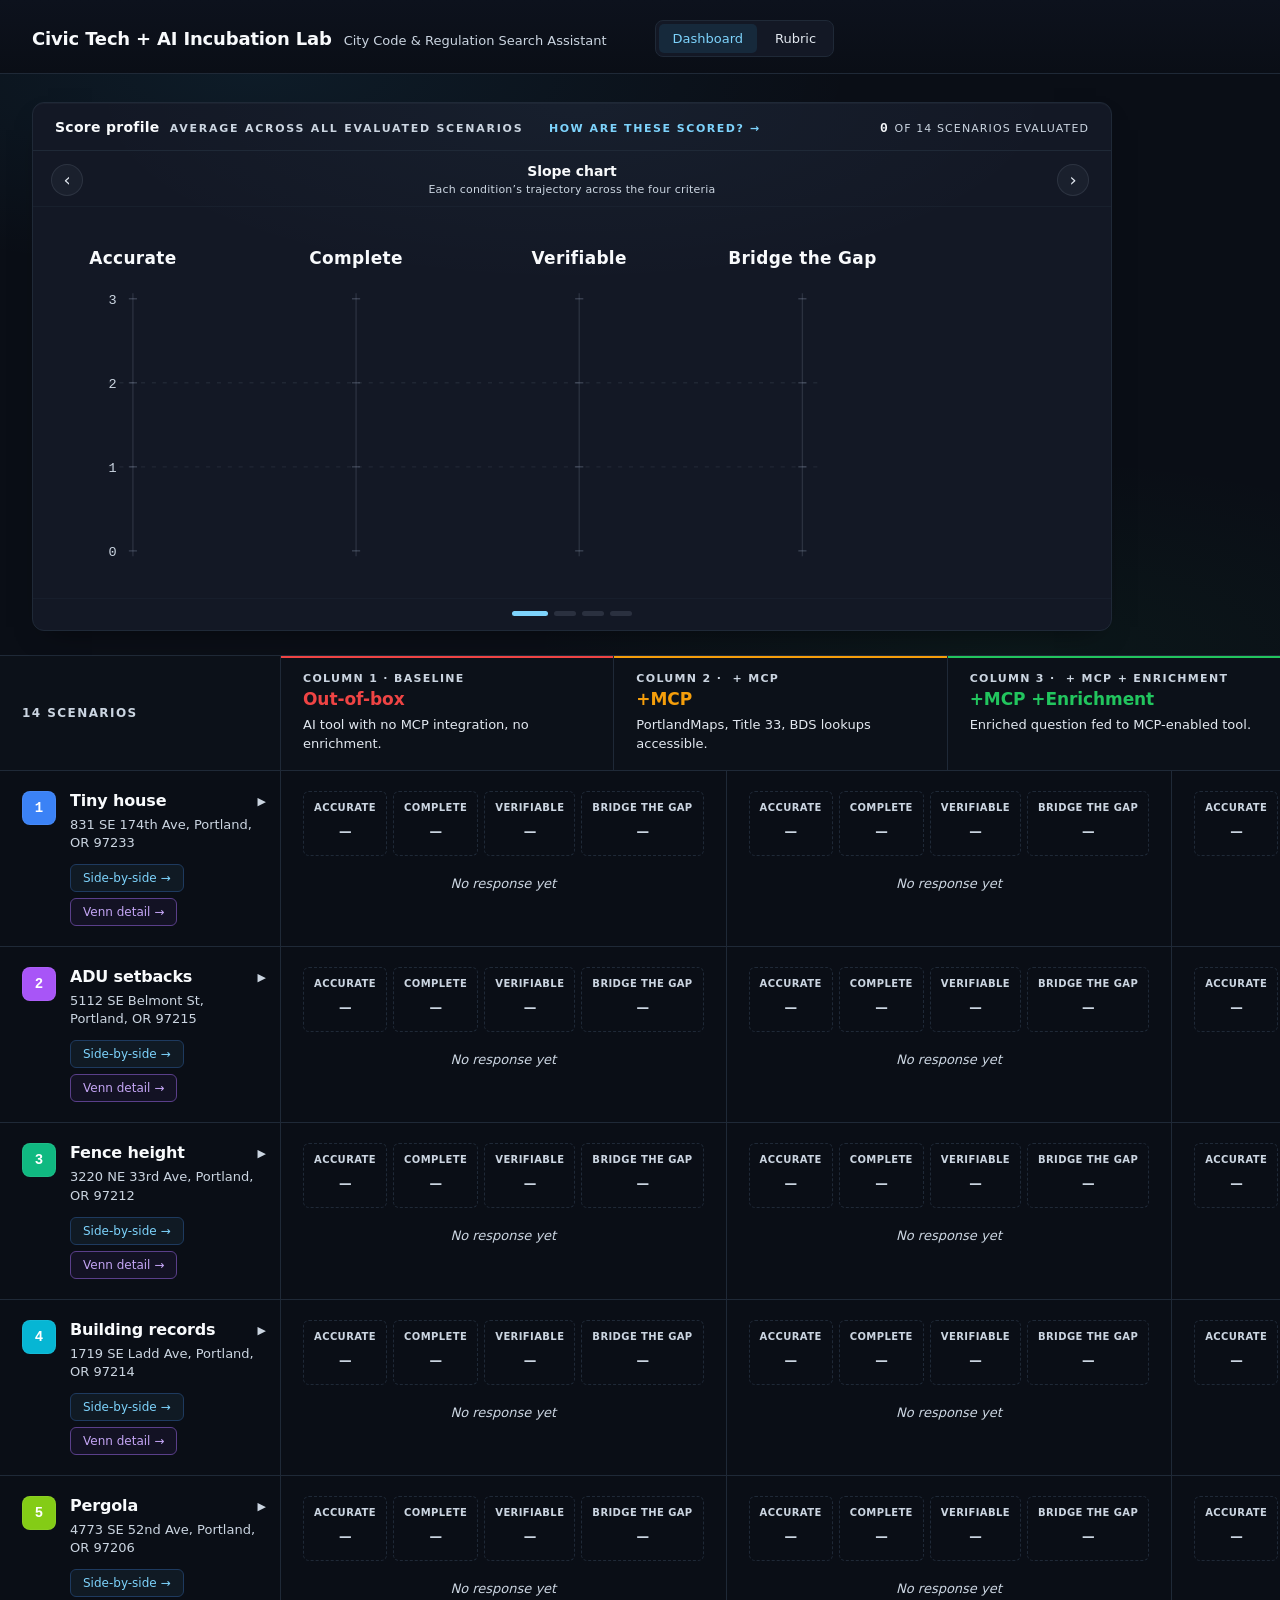
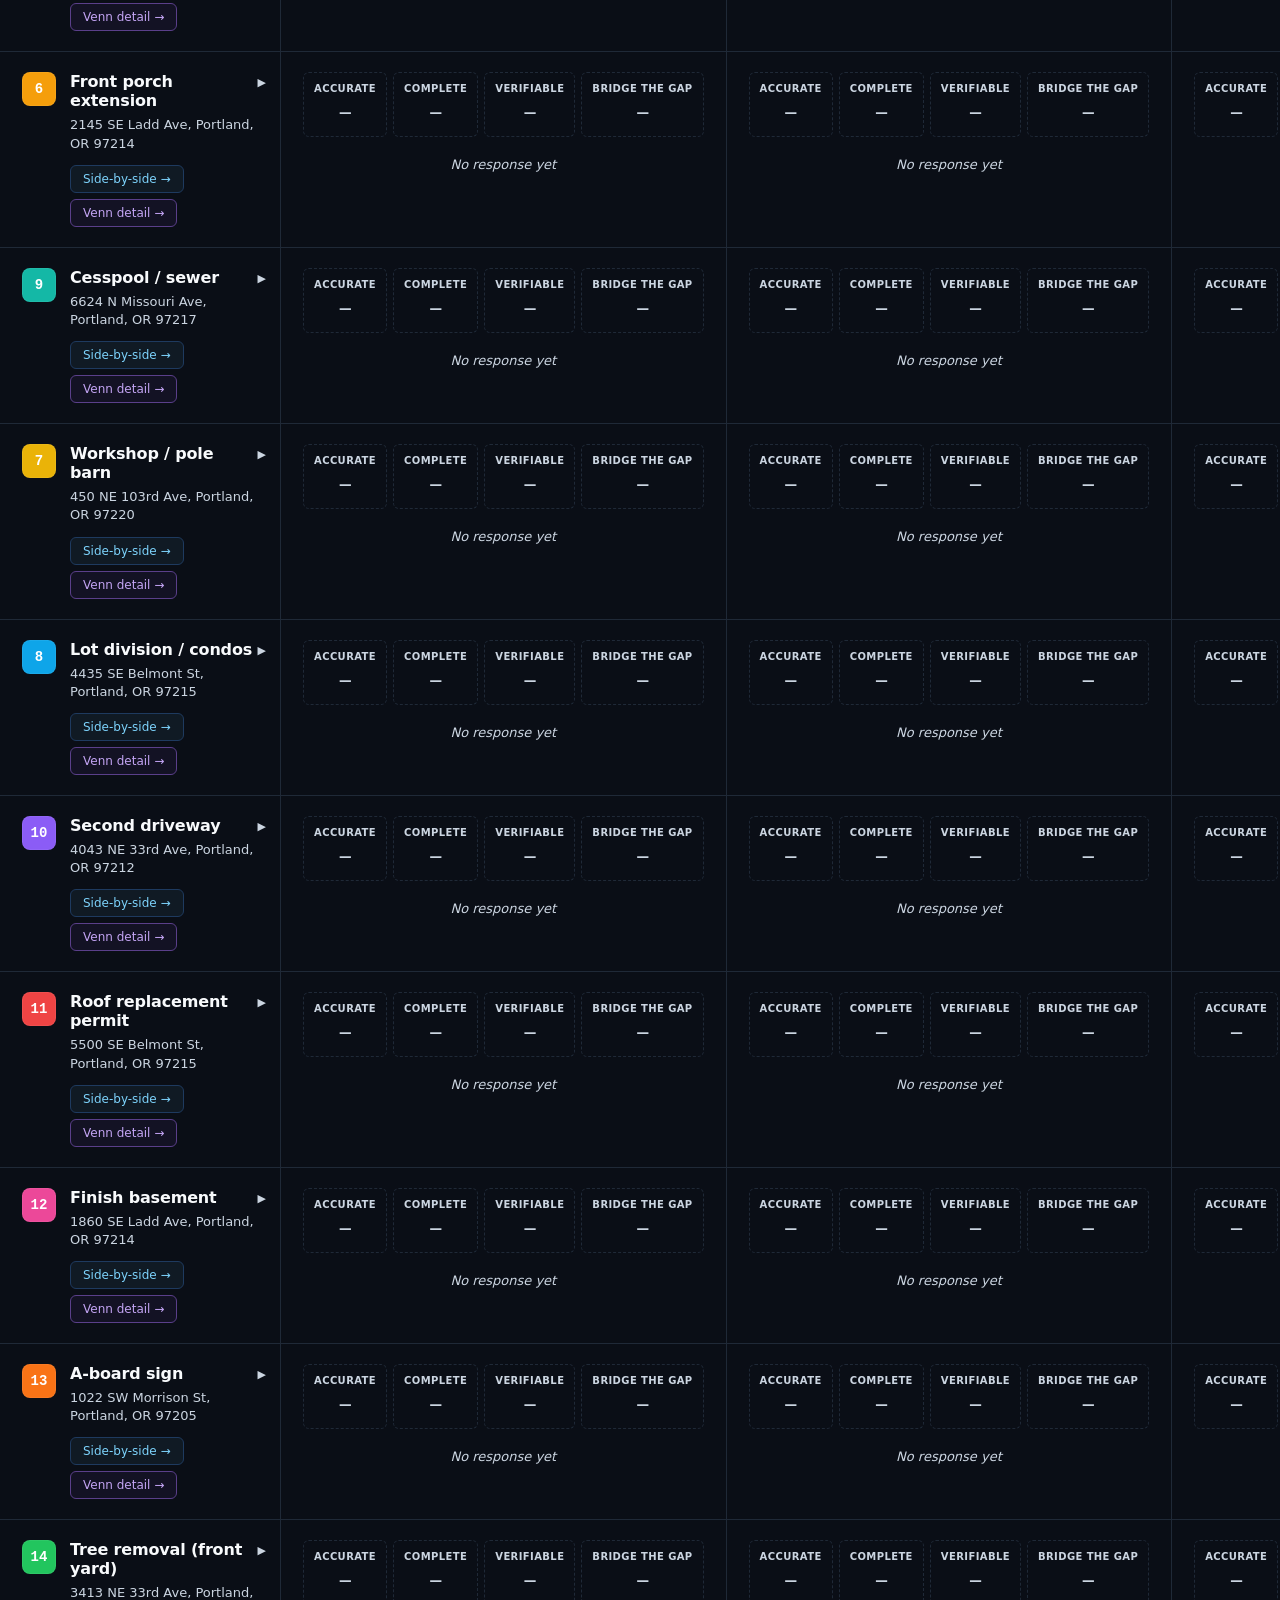
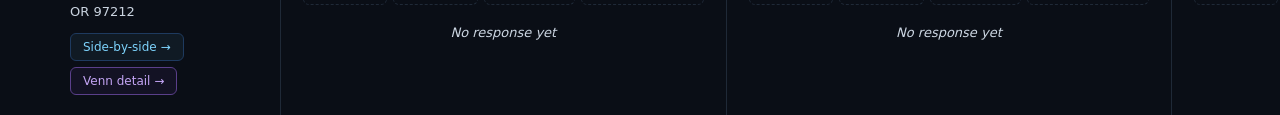
==== commit f03dfc79: "Rename criterion labels: Cited → Verifiable, Useful → Bridge the Gap Display-only relabel of the fou" ====
--- a/site/index.html
+++ b/site/index.html
@@ -1537,8 +1537,8 @@
   return `<div class="score-grid">
     ${scoreTileHtml('Accurate', acc)}
     ${scoreTileHtml('Complete', comp)}
-    ${scoreTileHtml('Cited',    cit)}
-    ${scoreTileHtml('Useful',   cons)}
+    ${scoreTileHtml('Verifiable',    cit)}
+    ${scoreTileHtml('Bridge the Gap',   cons)}
   </div>`;
 }
 
@@ -1604,8 +1604,8 @@
   const criteria = [
     { key: 'acc',  label: 'Accurate' },
     { key: 'comp', label: 'Complete' },
-    { key: 'cit',  label: 'Cited' },
-    { key: 'cons', label: 'Useful' },
+    { key: 'cit',  label: 'Verifiable' },
+    { key: 'cons', label: 'Bridge the Gap' },
   ];
   const ctx = { buckets, conditions, criteria, avg, totalScenarios: SCENARIOS_3COL.length };
 
@@ -2111,8 +2111,8 @@
     <div class="detail-scores-row" style="display:grid;grid-template-columns:repeat(4,1fr);gap:8px">
       ${scoreItem('Accurate', 'acc',  acc)}
       ${scoreItem('Complete', 'comp', comp)}
-      ${scoreItem('Cited',    'cit',  cit)}
-      ${scoreItem('Useful',   'cons', cons)}
+      ${scoreItem('Verifiable',    'cit',  cit)}
+      ${scoreItem('Bridge the Gap',   'cons', cons)}
     </div>
     ${col.rationale ? `<div class="detail-rationale">${esc(col.rationale)}</div>` : ''}
     <div class="detail-version-stamp" style="font-size:10px;color:#475569;margin:4px 0 8px;font-family:'JetBrains Mono','IBM Plex Mono',ui-monospace,monospace" title="Versioning: when the response was saved into the dashboard, and when /api/evaluate last produced scores. Pacific Time.">
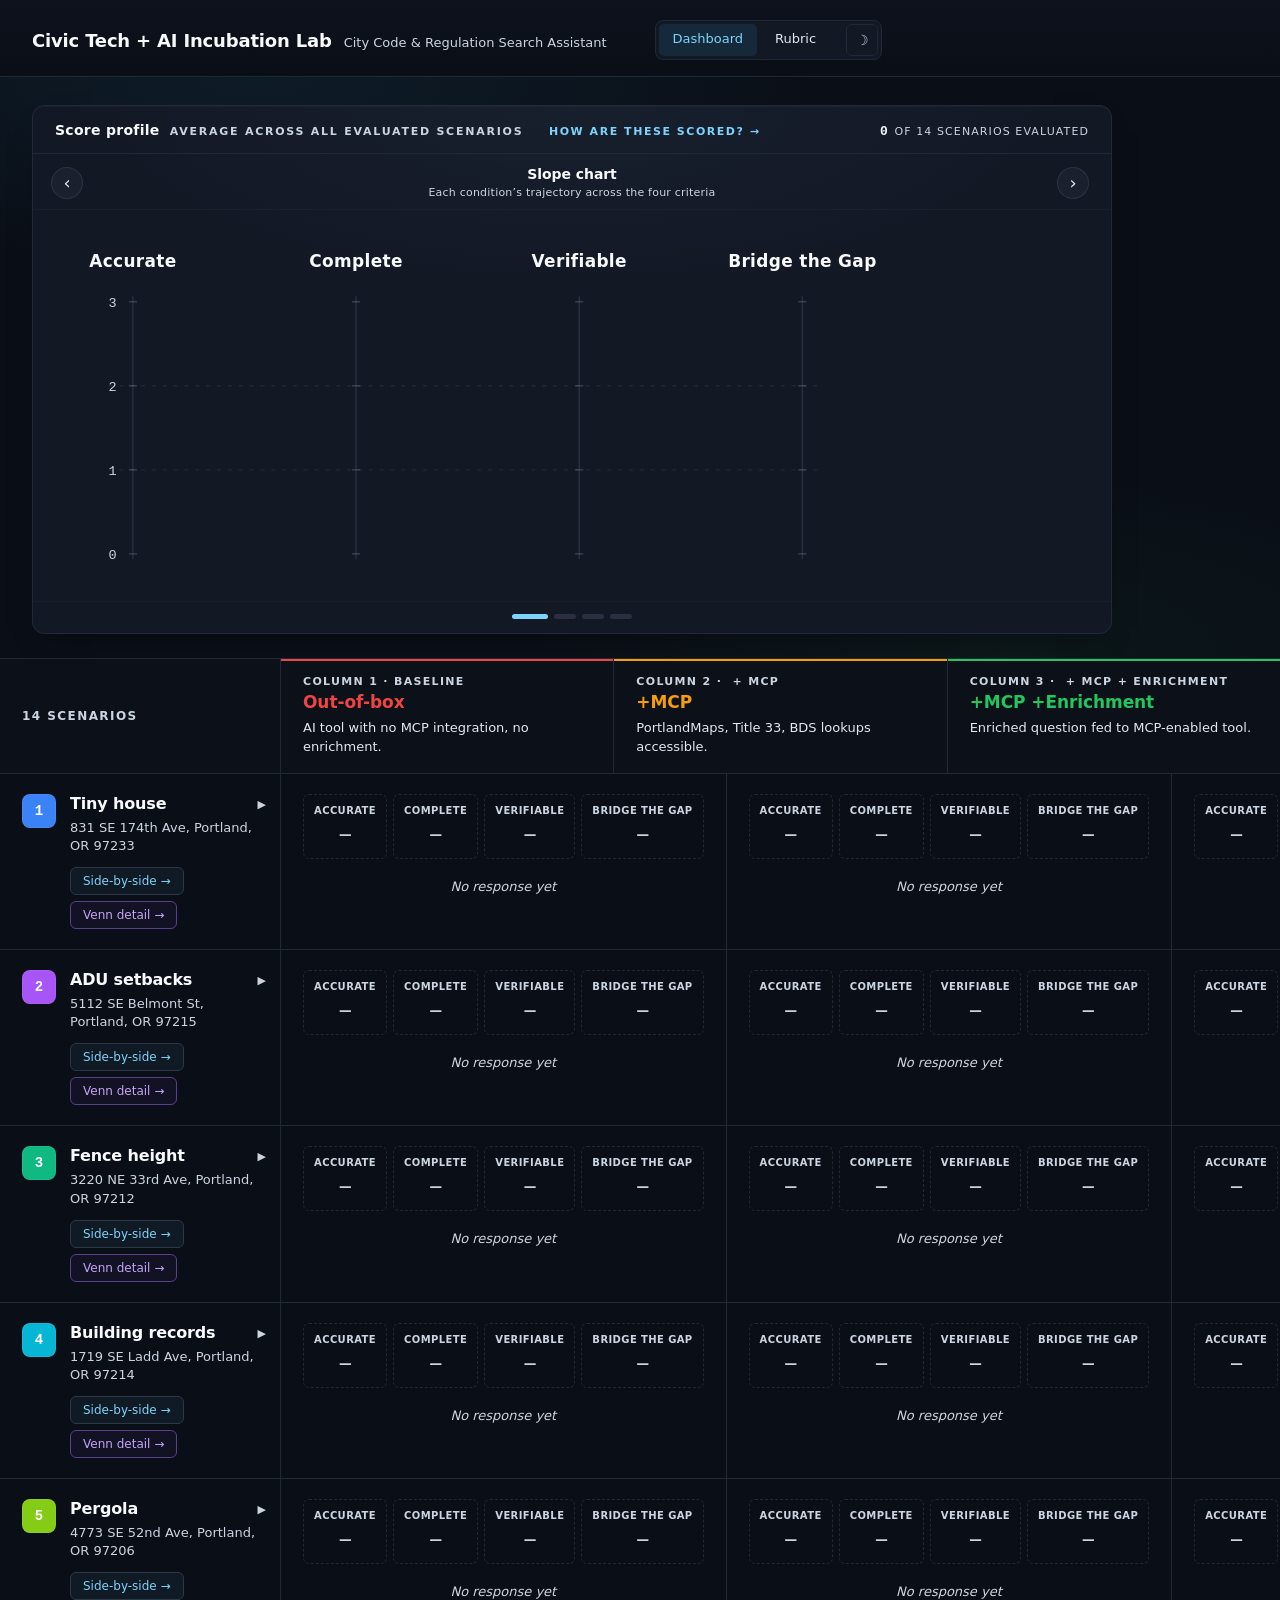
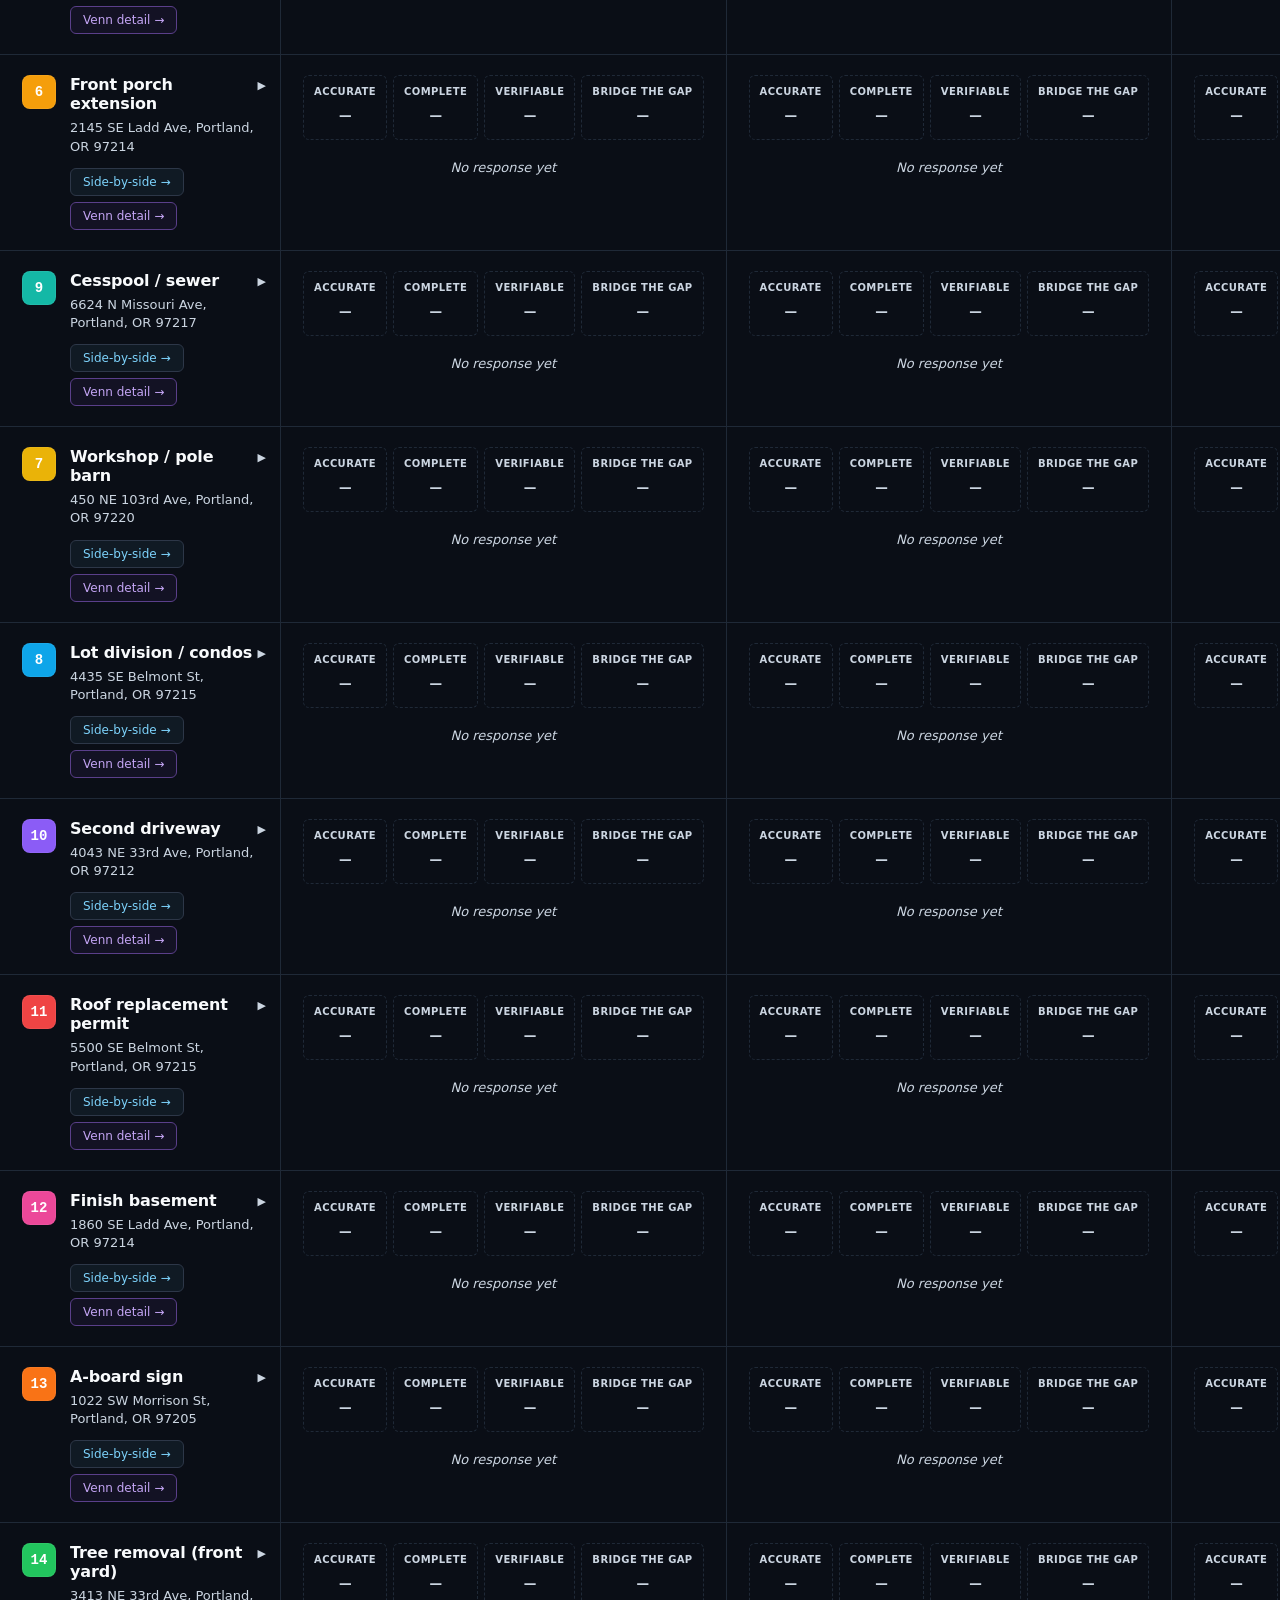
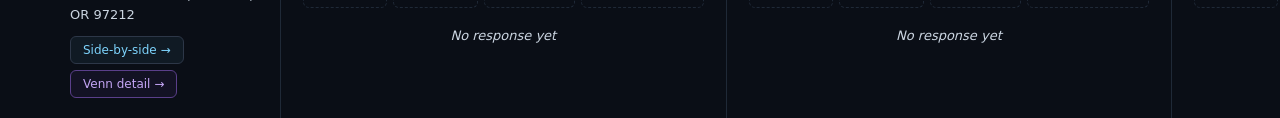
==== commit e02c62df: "Dashboard: add light-mode toggle New ☀/☾ button in the header flips :root[data-theme="light"]; the c" ====
--- a/site/index.html
+++ b/site/index.html
@@ -25,7 +25,95 @@
     --s1: #f97316;
     --s2: #eab308;
     --s3: #22c55e;
-  }
+
+    /* Surface tokens used by light-mode overrides — match the existing
+       hardcoded dark values so nothing changes for the default theme. */
+    --header-grad-top:    #0d121d;
+    --card-bg:            rgba(15, 23, 42, 0.55);
+    --grade-bg:           rgba(15, 23, 42, 0.45);
+    --row-header-bg:      #0c1119;
+    --row-expanded-bg:    #0c1119;
+    --row-detail-bg:      #080c14;
+    --gauge-track:        rgba(148, 163, 184, 0.12);
+    --bar-track-bg:       rgba(148, 163, 184, 0.08);
+    --carousel-btn-bg:    rgba(148, 163, 184, 0.06);
+    --carousel-btn-hover: rgba(125, 211, 252, 0.10);
+    --comp-track-bg:      rgba(148, 163, 184, 0.04);
+    --dot-btn-bg:         rgba(148, 163, 184, 0.18);
+    --rubric-link-hover:  rgba(125, 211, 252, 0.10);
+    --row-link-bg:        rgba(125, 211, 252, 0.06);
+    --row-link-hover:     rgba(125, 211, 252, 0.12);
+    --row-link-b-bg:      rgba(168, 85, 247, 0.06);
+    --row-link-b-hover:   rgba(168, 85, 247, 0.12);
+    --hero-grad-1:        rgba(56, 189, 248, 0.08);
+    --hero-grad-2:        rgba(34, 197, 94, 0.05);
+    --crit-matrix-grad:   rgba(125, 211, 252, 0.04);
+    --strong-text:        #f8fafc;
+    --shadow-card:        0 12px 28px -16px rgba(0, 0, 0, 0.6);
+  }
+
+  :root[data-theme="light"] {
+    --bg: #f8fafc;
+    --bg-panel: #ffffff;
+    --bg-elev: #f1f5f9;
+    --bg-hover: #e2e8f0;
+    --border: #e2e8f0;
+    --border-strong: #cbd5e1;
+    --text: #0f172a;
+    --text-dim: #1e293b;
+    --text-muted: #475569;
+    --accent: #0369a1;
+
+    /* Color-scale: keep hue, choose shades that read on white. */
+    --c1: #dc2626;
+    --c2: #d97706;
+    --c3: #16a34a;
+
+    --header-grad-top:    #f1f5f9;
+    --card-bg:            #ffffff;
+    --grade-bg:           rgba(15, 23, 42, 0.04);
+    --row-header-bg:      #ffffff;
+    --row-expanded-bg:    #f8fafc;
+    --row-detail-bg:      #f1f5f9;
+    --gauge-track:        rgba(15, 23, 42, 0.08);
+    --bar-track-bg:       rgba(15, 23, 42, 0.06);
+    --carousel-btn-bg:    rgba(15, 23, 42, 0.04);
+    --carousel-btn-hover: rgba(3, 105, 161, 0.10);
+    --comp-track-bg:      rgba(15, 23, 42, 0.03);
+    --dot-btn-bg:         rgba(15, 23, 42, 0.12);
+    --rubric-link-hover:  rgba(3, 105, 161, 0.10);
+    --row-link-bg:        rgba(3, 105, 161, 0.06);
+    --row-link-hover:     rgba(3, 105, 161, 0.12);
+    --row-link-b-bg:      rgba(124, 58, 237, 0.06);
+    --row-link-b-hover:   rgba(124, 58, 237, 0.14);
+    --hero-grad-1:        rgba(3, 105, 161, 0.05);
+    --hero-grad-2:        rgba(22, 163, 74, 0.04);
+    --crit-matrix-grad:   rgba(3, 105, 161, 0.03);
+    --strong-text:        #0f172a;
+    --shadow-card:        0 1px 2px rgba(15, 23, 42, 0.04), 0 8px 20px -12px rgba(15, 23, 42, 0.18);
+  }
+
+  /* Theme toggle button */
+  .theme-toggle {
+    margin-left: 12px;
+    background: transparent;
+    border: 1px solid var(--border);
+    color: var(--text-muted);
+    border-radius: 6px;
+    width: 32px; height: 32px;
+    display: inline-flex;
+    align-items: center;
+    justify-content: center;
+    cursor: pointer;
+    font-size: 14px;
+    line-height: 1;
+    transition: color 0.15s, background 0.15s, border-color 0.15s;
+  }
+  .theme-toggle:hover { color: var(--text); border-color: var(--border-strong); background: var(--bg-elev); }
+  .theme-toggle .icon-sun  { display: none; }
+  .theme-toggle .icon-moon { display: inline; }
+  :root[data-theme="light"] .theme-toggle .icon-sun  { display: inline; }
+  :root[data-theme="light"] .theme-toggle .icon-moon { display: none; }
 
   body {
     font-family: 'Inter', -apple-system, BlinkMacSystemFont, 'Segoe UI', system-ui, sans-serif;
@@ -46,7 +134,7 @@
     display: flex;
     align-items: center;
     gap: 24px;
-    background: linear-gradient(180deg, #0d121d 0%, var(--bg) 100%);
+    background: linear-gradient(180deg, var(--header-grad-top) 0%, var(--bg) 100%);
   }
   header .brand {
     display: flex;
@@ -89,19 +177,19 @@
     padding: 28px 32px 24px;
     border-bottom: 1px solid var(--border);
     background:
-      radial-gradient(ellipse 600px 200px at 20% 0%, rgba(56, 189, 248, 0.08), transparent),
-      radial-gradient(ellipse 500px 200px at 80% 100%, rgba(34, 197, 94, 0.05), transparent);
+      radial-gradient(ellipse 600px 200px at 20% 0%, var(--hero-grad-1), transparent),
+      radial-gradient(ellipse 500px 200px at 80% 100%, var(--hero-grad-2), transparent);
   }
   /* summary chart card with carousel of 4 chart variants */
   .crit-matrix {
     max-width: 1080px;
     background:
-      radial-gradient(ellipse 700px 260px at 50% 0%, rgba(125, 211, 252, 0.04), transparent 70%),
+      radial-gradient(ellipse 700px 260px at 50% 0%, var(--crit-matrix-grad), transparent 70%),
       var(--bg-panel);
     border: 1px solid var(--border);
     border-radius: 12px;
     overflow: hidden;
-    box-shadow: 0 1px 0 rgba(255,255,255,0.03) inset, 0 12px 28px -16px rgba(0,0,0,0.6);
+    box-shadow: 0 1px 0 rgba(255,255,255,0.03) inset, var(--shadow-card);
   }
   .ccm-header {
     padding: 16px 22px 14px;
@@ -120,7 +208,7 @@
     font-weight: 600;
   }
   .ccm-header-title strong {
-    color: #f8fafc;
+    color: var(--strong-text);
     font-weight: 700;
     letter-spacing: 0.02em;
     text-transform: none;
@@ -140,7 +228,7 @@
     transition: all 0.15s;
   }
   .ccm-rubric-link:hover {
-    background: rgba(125, 211, 252, 0.1);
+    background: var(--rubric-link-hover);
     text-decoration: none;
   }
   .ccm-evaluated {
@@ -172,7 +260,7 @@
   .ccm-carousel-btn {
     width: 32px; height: 32px;
     border-radius: 50%;
-    background: rgba(148, 163, 184, 0.06);
+    background: var(--carousel-btn-bg);
     border: 1px solid rgba(148, 163, 184, 0.14);
     color: var(--text-dim);
     cursor: pointer;
@@ -187,7 +275,7 @@
     user-select: none;
   }
   .ccm-carousel-btn:hover {
-    background: rgba(125, 211, 252, 0.10);
+    background: var(--carousel-btn-hover);
     border-color: rgba(125, 211, 252, 0.4);
     color: var(--accent);
   }
@@ -222,7 +310,7 @@
   .ccm-dot-btn {
     width: 22px; height: 5px;
     border-radius: 3px;
-    background: rgba(148, 163, 184, 0.18);
+    background: var(--dot-btn-bg);
     border: none;
     cursor: pointer;
     transition: background 0.2s, width 0.2s;
@@ -396,7 +484,7 @@
   }
   .ccm-comp-track {
     height: 40px;
-    background: rgba(148, 163, 184, 0.04);
+    background: var(--comp-track-bg);
     border-radius: 6px;
     display: flex;
     overflow: hidden;
@@ -478,8 +566,8 @@
     gap: 14px;
   }
   .ccm-card {
-    background: rgba(15, 23, 42, 0.55);
-    border: 1px solid rgba(148, 163, 184, 0.10);
+    background: var(--card-bg);
+    border: 1px solid var(--border);
     border-radius: 10px;
     padding: 18px 18px 16px;
     position: relative;
@@ -504,7 +592,7 @@
     border-color: rgba(34, 197, 94, 0.4);
     background:
       radial-gradient(ellipse 200px 90px at 50% 0%, rgba(34, 197, 94, 0.10), transparent 70%),
-      rgba(15, 23, 42, 0.55);
+      var(--card-bg);
   }
   .ccm-card-best-tag {
     position: absolute;
@@ -530,7 +618,7 @@
     padding: 6px 10px 5px;
     border-radius: 8px;
     border: 1px solid currentColor;
-    background: rgba(15, 23, 42, 0.45);
+    background: var(--grade-bg);
   }
   .ccm-card-grade.tier-a { color: var(--c3); background: rgba(34, 197, 94, 0.12); }
   .ccm-card-grade.tier-b { color: #a3e635; background: rgba(163, 230, 53, 0.10); }
@@ -565,7 +653,7 @@
     width: 132px; height: 132px;
   }
   .ccm-card-gauge svg { display: block; }
-  .ccm-card-gauge-track { stroke: rgba(148, 163, 184, 0.12); fill: none; stroke-width: 9; }
+  .ccm-card-gauge-track { stroke: var(--gauge-track); fill: none; stroke-width: 9; }
   .ccm-card-gauge-fill {
     fill: none; stroke-width: 9;
     stroke-linecap: round;
@@ -634,7 +722,7 @@
   }
   .ccm-card-bar-track {
     height: 5px;
-    background: rgba(148, 163, 184, 0.08);
+    background: var(--bar-track-bg);
     border-radius: 3px;
     overflow: hidden;
   }
@@ -689,7 +777,7 @@
     grid-template-columns: 280px repeat(3, 1fr);
     gap: 0;
     border-bottom: 1px solid var(--border);
-    background: #0c1119;
+    background: var(--row-header-bg);
     position: sticky;
     top: 0;
     z-index: 10;
@@ -748,7 +836,7 @@
     transition: background 0.15s;
   }
   .scenario-row:hover .row-header { background: var(--bg-hover); }
-  .scenario-row.expanded { background: #0c1119; }
+  .scenario-row.expanded { background: var(--row-expanded-bg); }
   .scenario-row.expanded .row-header { border-bottom: 1px solid var(--border); }
 
   .row-header {
@@ -808,8 +896,8 @@
     font-weight: 500;
     padding: 6px 12px;
     border-radius: 6px;
-    border: 1px solid #1e3a5f;
-    background: rgba(125, 211, 252, 0.06);
+    border: 1px solid var(--border-strong);
+    background: var(--row-link-bg);
     color: var(--accent);
     text-decoration: none;
     cursor: pointer;
@@ -818,18 +906,18 @@
   }
   .row-detail-link:hover {
     border-color: var(--accent);
-    background: rgba(125, 211, 252, 0.12);
+    background: var(--row-link-hover);
   }
   /* Variant B link styled with a different accent so the two designs are
      immediately distinguishable in the row. */
   .row-detail-link.variant-b {
     border-color: #5a3f8a;
-    background: rgba(168, 85, 247, 0.06);
+    background: var(--row-link-b-bg);
     color: #c4a5f5;
   }
   .row-detail-link.variant-b:hover {
     border-color: #a855f7;
-    background: rgba(168, 85, 247, 0.12);
+    background: var(--row-link-b-hover);
   }
 
   .expand-icon {
@@ -917,7 +1005,7 @@
   /* ── Expanded detail panel ── */
   .row-detail {
     display: none;
-    background: #080c14;
+    background: var(--row-detail-bg);
     border-top: 1px solid var(--border);
   }
   .scenario-row.expanded .row-detail { display: block; }
@@ -1174,6 +1262,17 @@
   }
   .detail-clear-all-btn:hover { border-color: #ef4444; background: #2a1518; }
 </style>
+<script>
+  // Apply saved theme before first paint to avoid a flash.
+  (function() {
+    try {
+      var t = localStorage.getItem('ccmTheme');
+      if (t === 'light' || t === 'dark') {
+        document.documentElement.setAttribute('data-theme', t);
+      }
+    } catch (e) { /* localStorage unavailable — keep default */ }
+  })();
+</script>
 </head>
 <body>
 
@@ -1185,6 +1284,11 @@
   <div class="nav-links">
     <a href="/" class="active">Dashboard</a>
     <a href="/rubric.html">Rubric</a>
+    <button type="button" class="theme-toggle" id="theme-toggle"
+            aria-label="Toggle light / dark theme" title="Toggle light / dark">
+      <span class="icon-moon" aria-hidden="true">&#9789;</span>
+      <span class="icon-sun"  aria-hidden="true">&#9788;</span>
+    </button>
   </div>
 </header>
 
@@ -2342,6 +2446,19 @@
 // These are wired to the same data/state.json sidecar under a 'threecol' key.
 // If the server doesn't know this endpoint yet, we fall back to localStorage only.
 
+// ── Theme toggle ──────────────────────────────────────────────────────────────
+(function bindThemeToggle() {
+  const btn = document.getElementById('theme-toggle');
+  if (!btn) return;
+  btn.addEventListener('click', () => {
+    const cur = document.documentElement.getAttribute('data-theme') === 'light' ? 'light' : 'dark';
+    const next = cur === 'light' ? 'dark' : 'light';
+    if (next === 'light') document.documentElement.setAttribute('data-theme', 'light');
+    else                  document.documentElement.removeAttribute('data-theme');
+    try { localStorage.setItem('ccmTheme', next); } catch (e) {}
+  });
+})();
+
 // ── Boot ──────────────────────────────────────────────────────────────────────
 initState3col();
 renderAllRows();
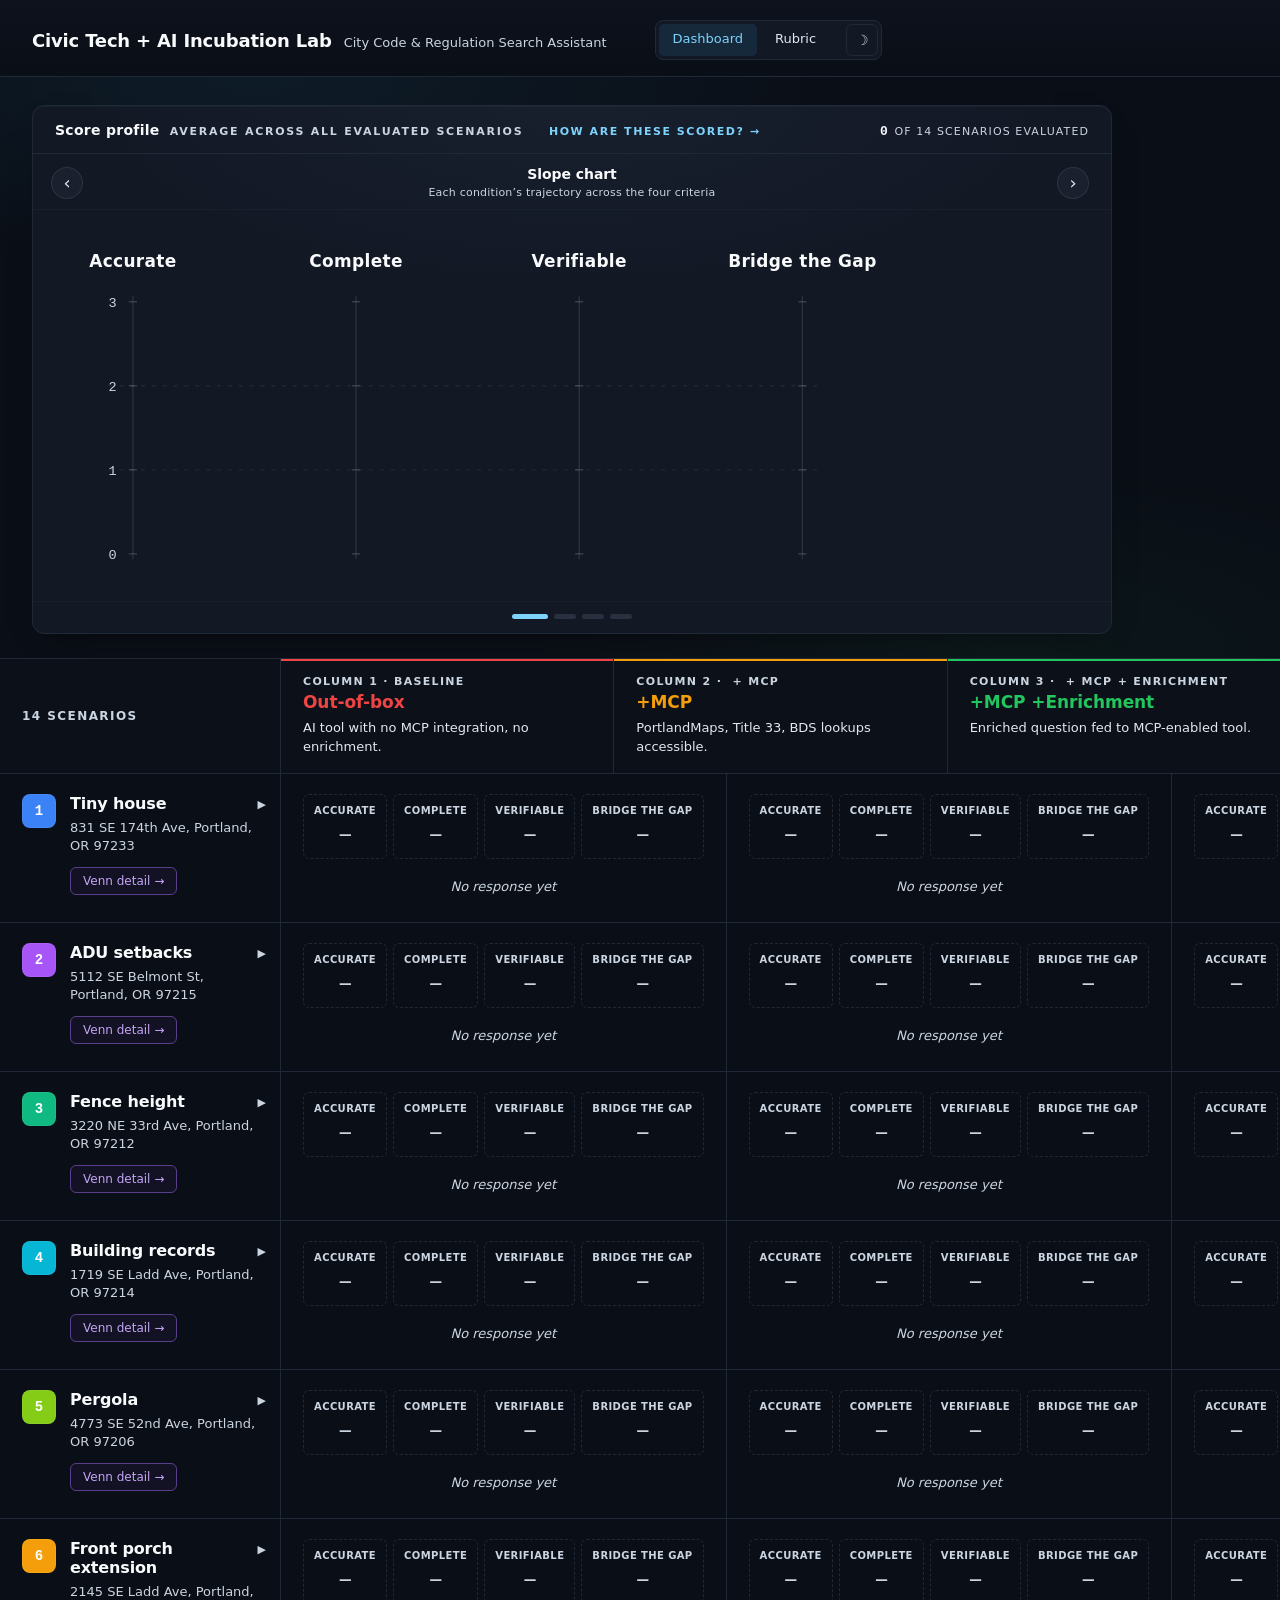
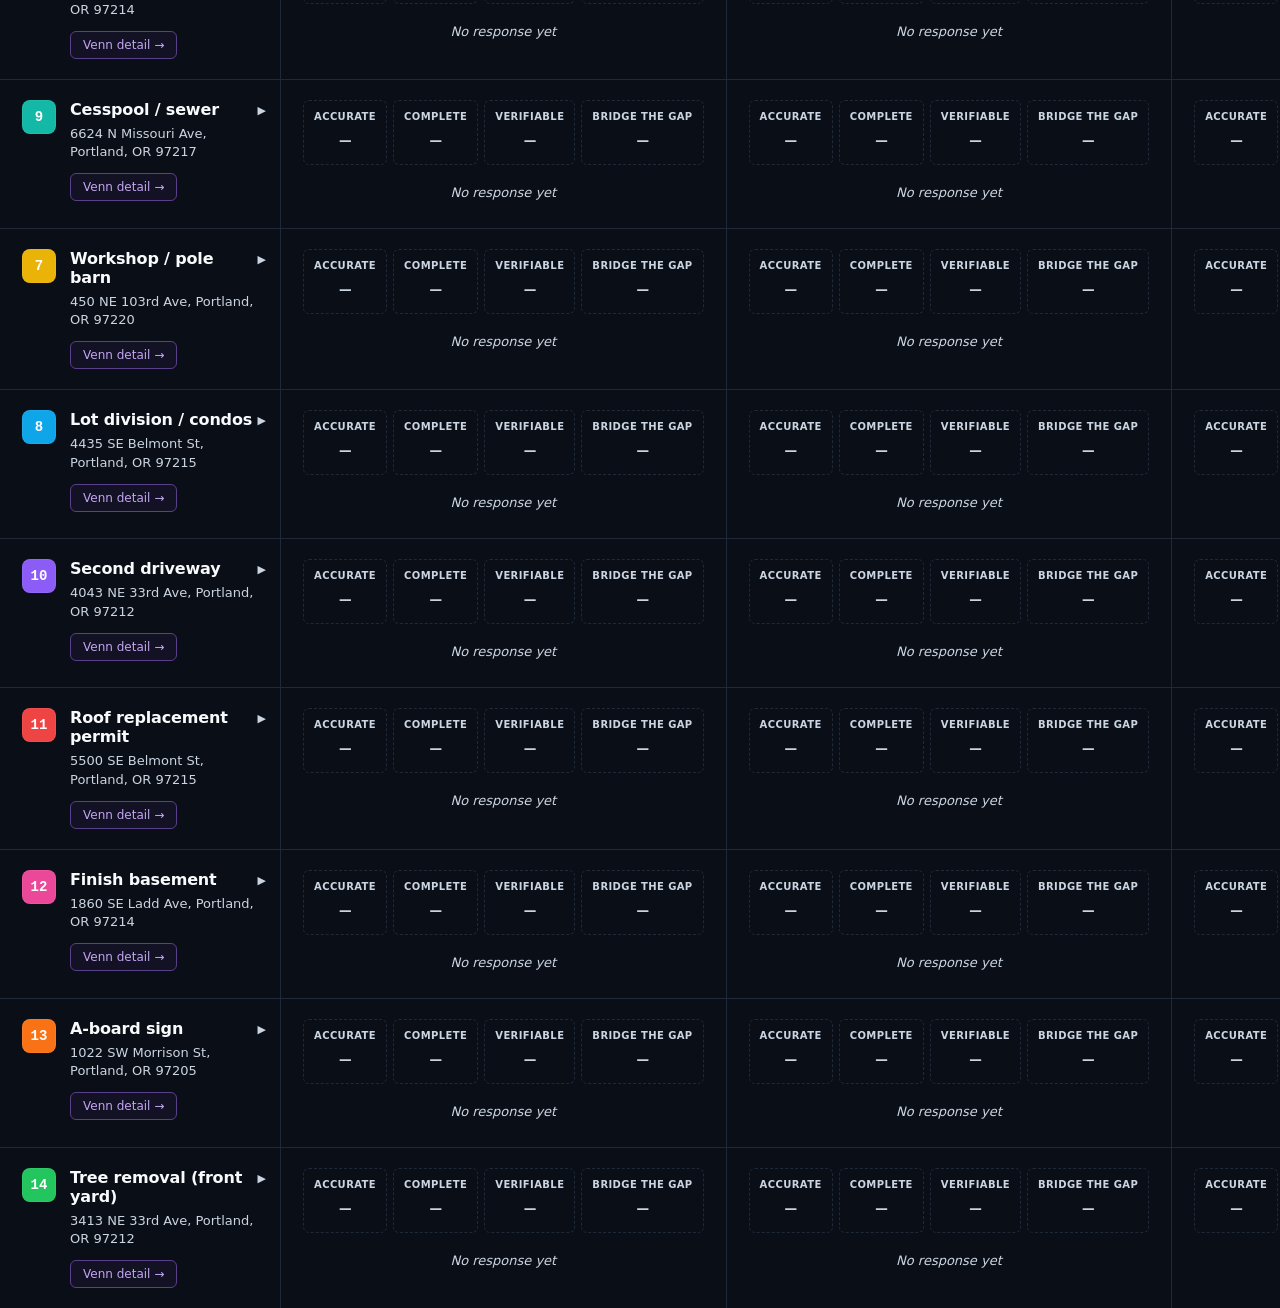
==== commit 62485e86: "Shrink scenario row height: drop tool label, move side-by-side link to drawer - Remove the per-cell " ====
--- a/site/index.html
+++ b/site/index.html
@@ -1010,6 +1010,28 @@
   }
   .scenario-row.expanded .row-detail { display: block; }
 
+  .detail-actions {
+    padding: 10px 20px;
+    border-bottom: 1px solid var(--border);
+    display: flex;
+    justify-content: flex-end;
+  }
+  .detail-actions-link {
+    font-size: 12px;
+    font-weight: 600;
+    color: var(--accent);
+    text-decoration: none;
+    padding: 6px 12px;
+    border: 1px solid var(--border-strong);
+    border-radius: 6px;
+    background: var(--row-link-bg);
+    transition: all 0.15s;
+  }
+  .detail-actions-link:hover {
+    border-color: var(--accent);
+    background: var(--row-link-hover);
+    text-decoration: none;
+  }
   .detail-grid {
     display: grid;
     grid-template-columns: 280px repeat(3, 1fr);
@@ -2129,7 +2151,6 @@
       ? `<div class="cell-pending">No response yet</div>` : '';
     return `<div class="row-cell">
       ${scoreGridHtml(col)}
-      ${col.tool ? `<div class="cell-tool">${esc(col.tool)}</div>` : ''}
       ${pending}
     </div>`;
   };
@@ -2142,10 +2163,6 @@
           <div class="row-label-name">${esc(s.label)}</div>
           <div class="row-label-addr">${esc(s.address)}</div>
           <div class="row-detail-links">
-            <a class="row-detail-link"
-               href="/comparison/${encodeURIComponent(s.id)}"
-               onclick="event.stopPropagation()"
-               title="Side-by-side comparison: out-of-the-box vs MCP+enriched, with 4-dim rubric">Side-by-side &rarr;</a>
             <a class="row-detail-link variant-b"
                href="/mockup-hybrid.html?scenario=${encodeURIComponent(s.id)}"
                onclick="event.stopPropagation()"
@@ -2168,7 +2185,12 @@
   const c1 = ss.col1, c2 = ss.col2, c3 = ss.col3;
   const enriched = ss.enrichedQuestion || '';
 
-  return `<div class="detail-grid">
+  return `<div class="detail-actions">
+    <a class="detail-actions-link"
+       href="/comparison/${encodeURIComponent(s.id)}"
+       title="Side-by-side comparison: out-of-the-box vs MCP+enriched, with 4-dim rubric">Open side-by-side comparison &rarr;</a>
+  </div>
+  <div class="detail-grid">
     <div class="detail-label-col">
       <div class="detail-label-section">Scenario</div>
       <div class="detail-query">${esc(composedQuestion(s))}</div>
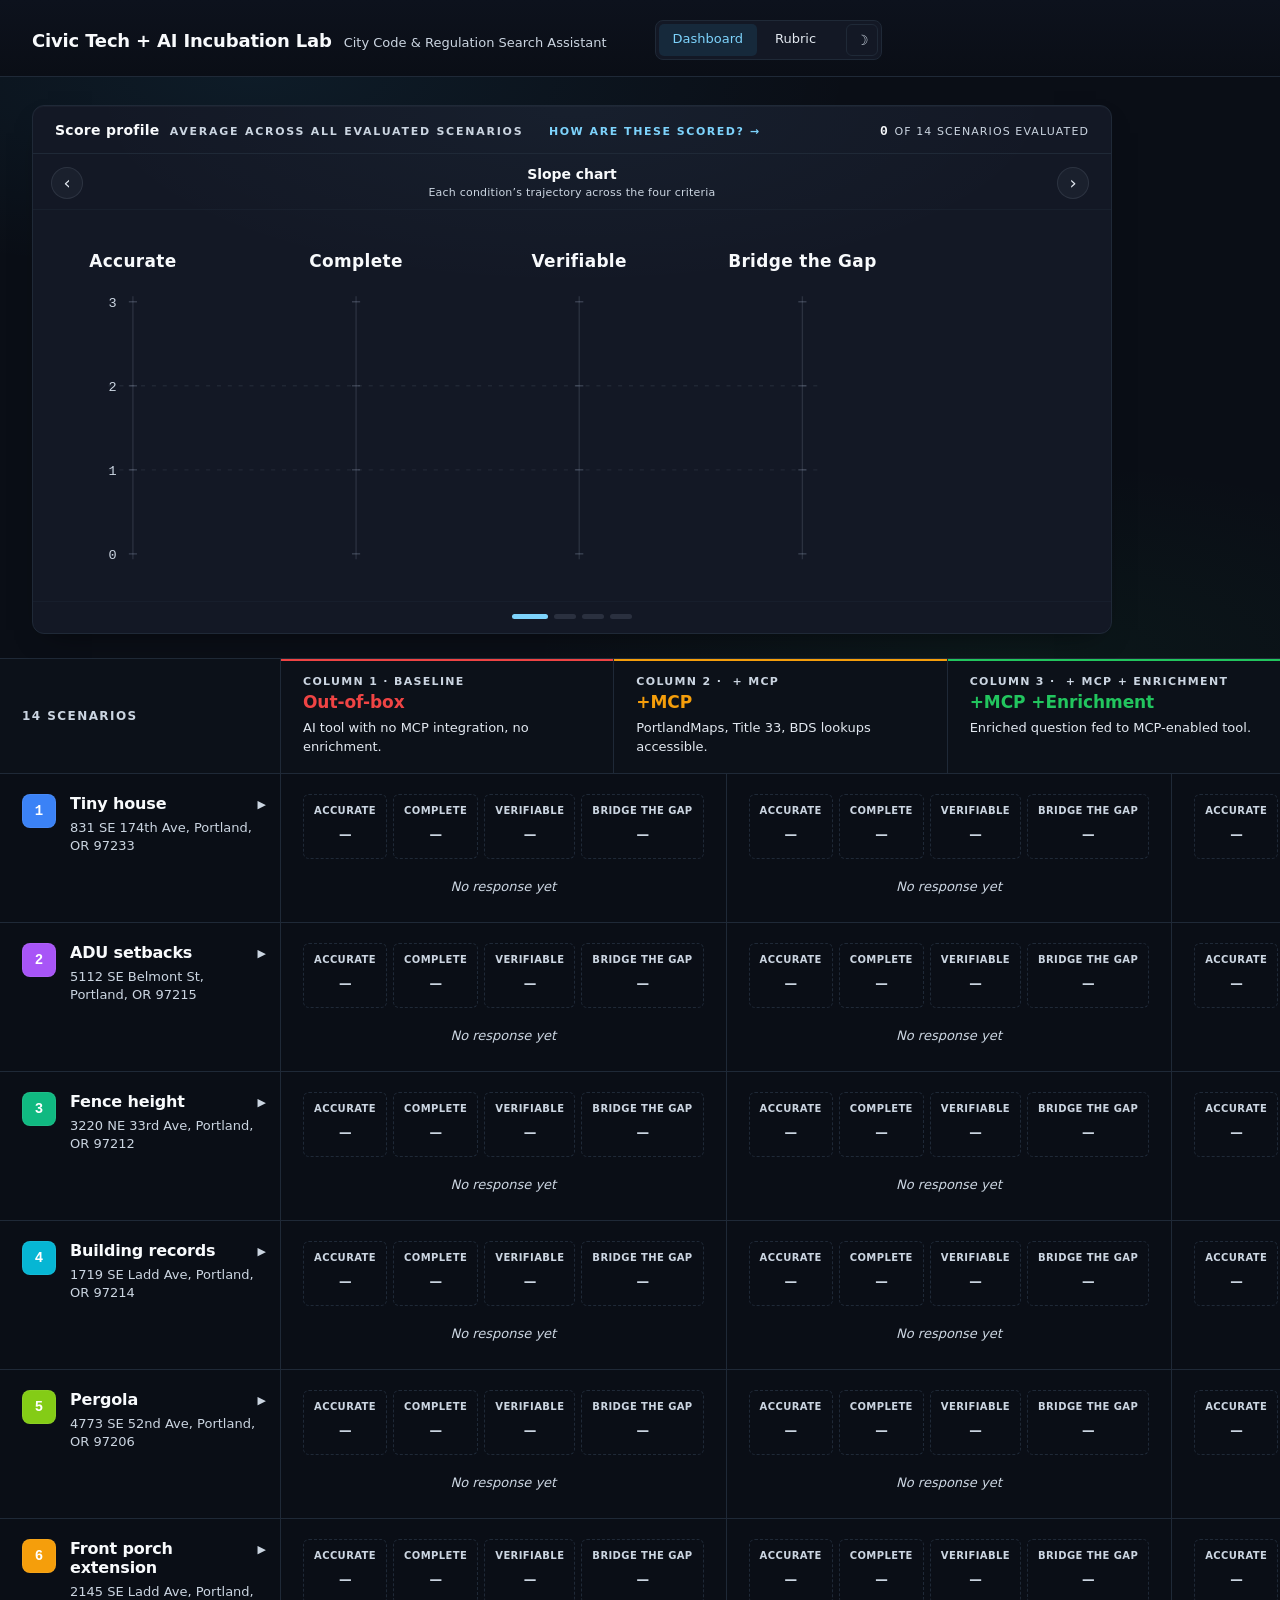
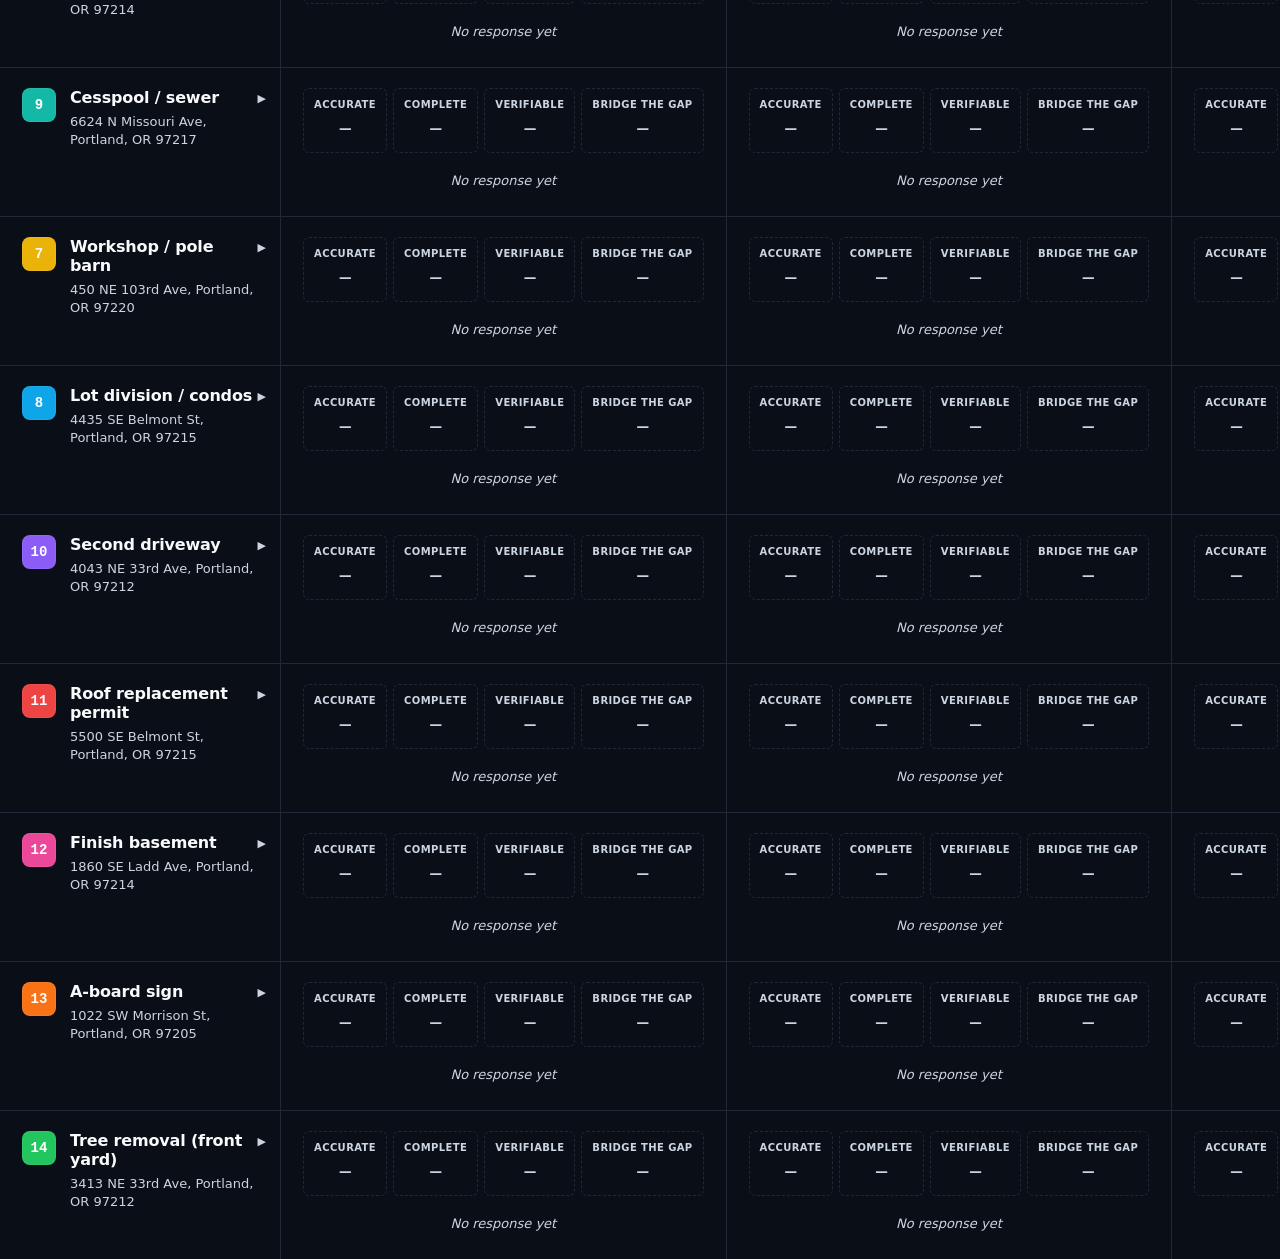
==== commit 1db7d8f7: "Move Venn detail link into the drawer too Both drilldowns now live in the expanded drawer's action b" ====
--- a/site/index.html
+++ b/site/index.html
@@ -1015,6 +1015,8 @@
     border-bottom: 1px solid var(--border);
     display: flex;
     justify-content: flex-end;
+    gap: 8px;
+    flex-wrap: wrap;
   }
   .detail-actions-link {
     font-size: 12px;
@@ -1031,6 +1033,15 @@
     border-color: var(--accent);
     background: var(--row-link-hover);
     text-decoration: none;
+  }
+  .detail-actions-link.variant-b {
+    color: #c4a5f5;
+    border-color: #5a3f8a;
+    background: var(--row-link-b-bg);
+  }
+  .detail-actions-link.variant-b:hover {
+    border-color: #a855f7;
+    background: var(--row-link-b-hover);
   }
   .detail-grid {
     display: grid;
@@ -2162,12 +2173,6 @@
         <div class="row-label-text">
           <div class="row-label-name">${esc(s.label)}</div>
           <div class="row-label-addr">${esc(s.address)}</div>
-          <div class="row-detail-links">
-            <a class="row-detail-link variant-b"
-               href="/mockup-hybrid.html?scenario=${encodeURIComponent(s.id)}"
-               onclick="event.stopPropagation()"
-               title="Venn / chips view of atomized claims">Venn detail &rarr;</a>
-          </div>
         </div>
         <span class="expand-icon">&#9654;</span>
       </div>
@@ -2189,6 +2194,9 @@
     <a class="detail-actions-link"
        href="/comparison/${encodeURIComponent(s.id)}"
        title="Side-by-side comparison: out-of-the-box vs MCP+enriched, with 4-dim rubric">Open side-by-side comparison &rarr;</a>
+    <a class="detail-actions-link variant-b"
+       href="/mockup-hybrid.html?scenario=${encodeURIComponent(s.id)}"
+       title="Venn / chips view of atomized claims">Venn detail &rarr;</a>
   </div>
   <div class="detail-grid">
     <div class="detail-label-col">
